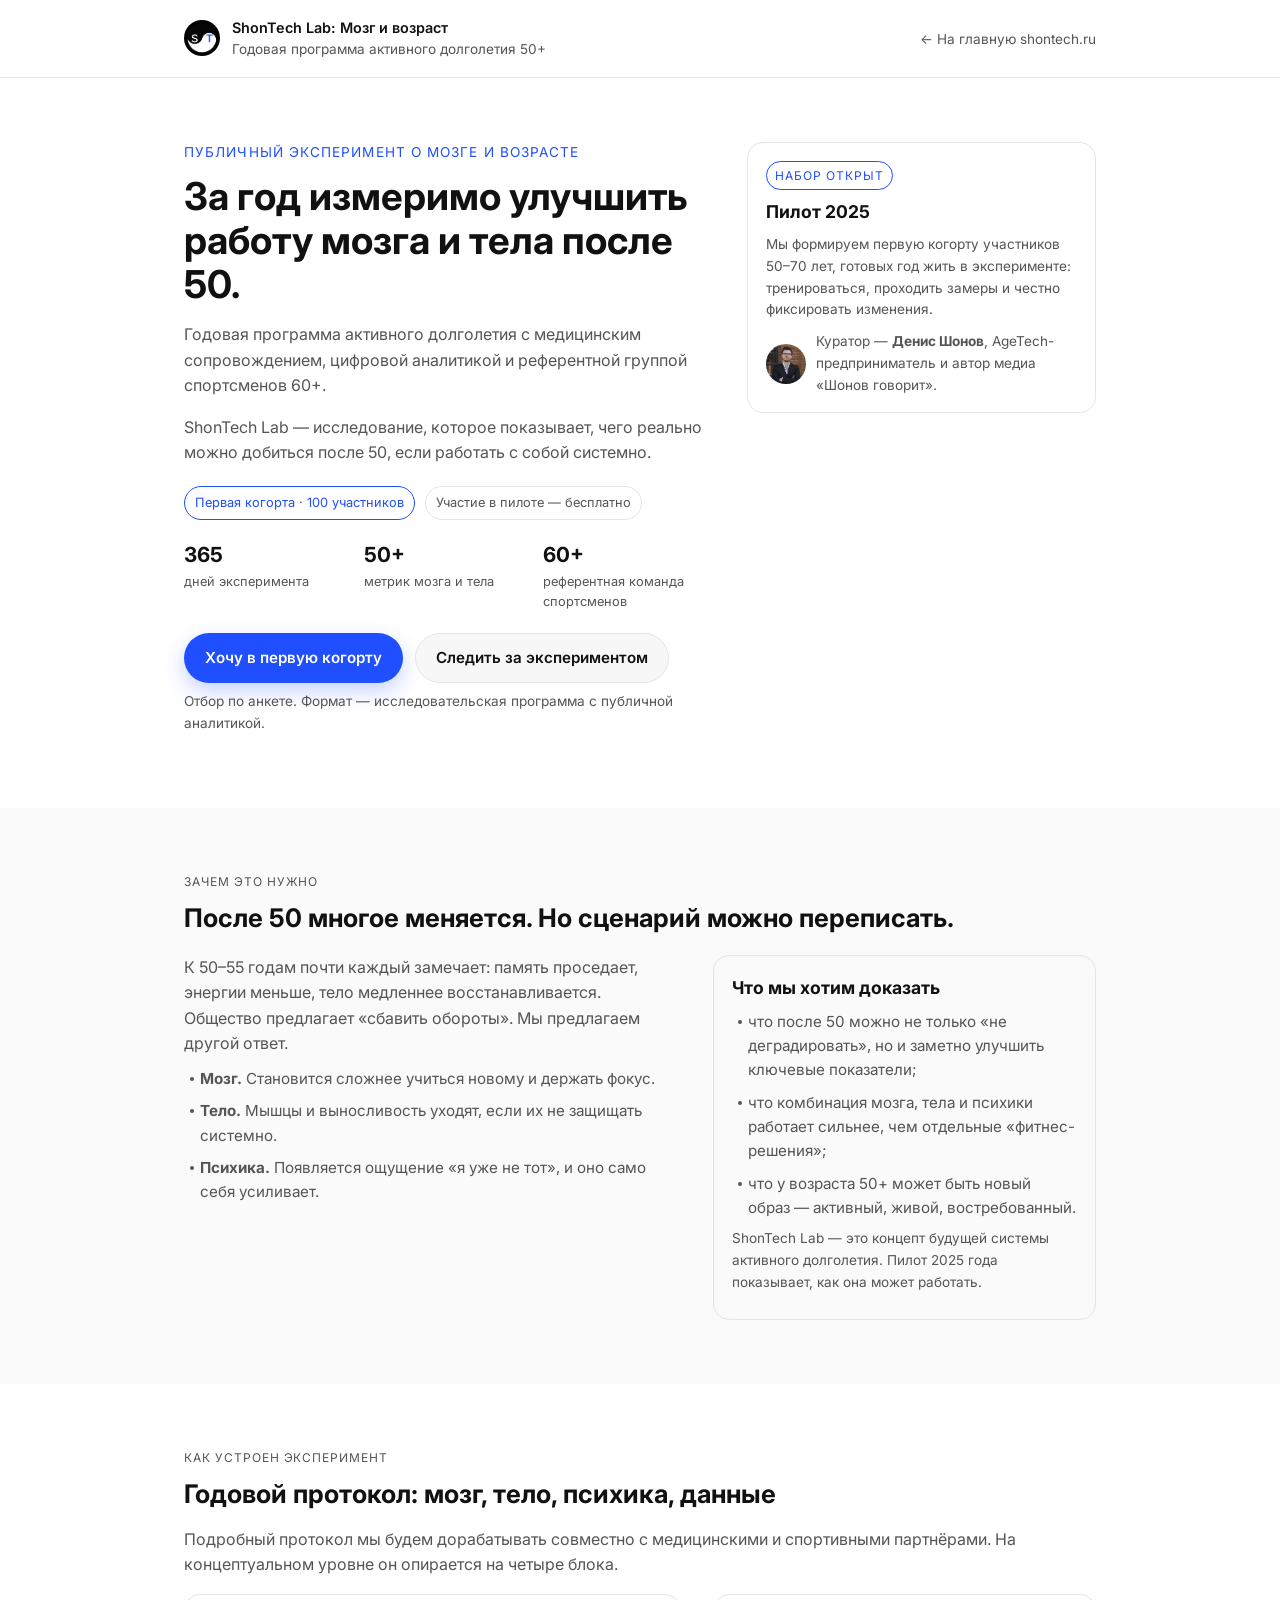
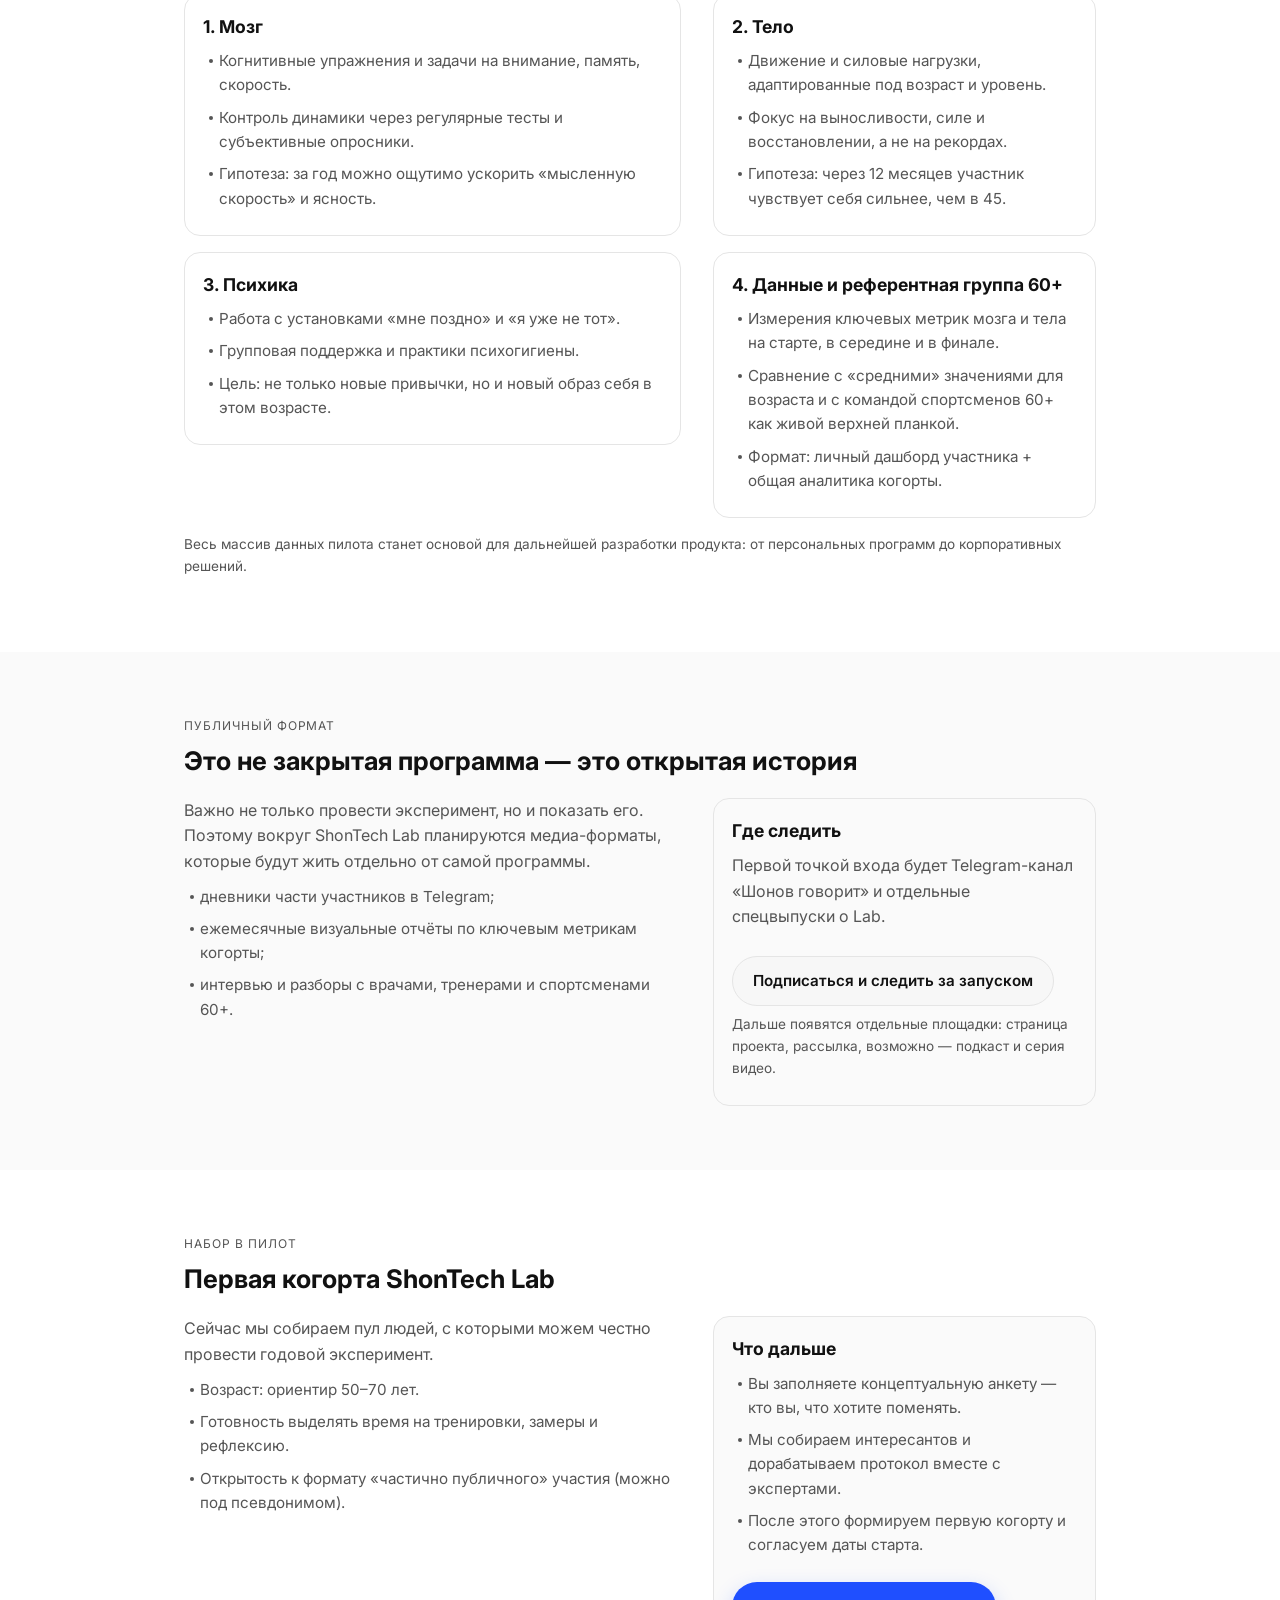
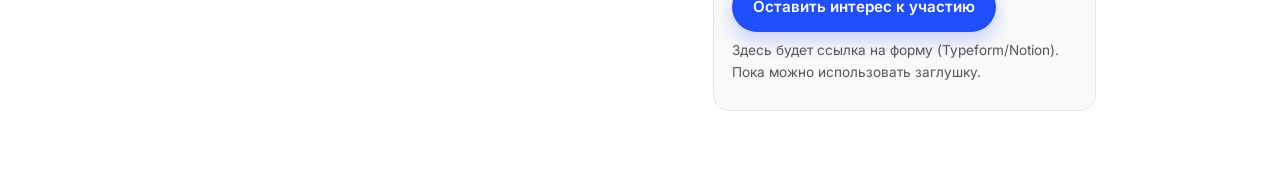
==== lab.html @ ed9ceb89 "Create lab.html for ShonTech Lab program Add an HTML file for ShonTech Lab program with detailed str" ====
<!DOCTYPE html>
<html lang="ru">
<head>
  <meta charset="UTF-8">
  <meta name="viewport" content="width=device-width, initial-scale=1.0">
  <title>ShonTech Lab: Мозг и возраст</title>
  <meta name="description" content="Годовая программа ShonTech Lab по измеримому улучшению работы мозга и тела после 50 лет. Исследование с полной аналитикой и референтной группой 60+." />
  <link rel="icon" type="image/png" href="logosho.png">
  <link rel="apple-touch-icon" href="logosho.png">

  <link rel="preconnect" href="https://fonts.googleapis.com">
  <link rel="preconnect" href="https://fonts.gstatic.com" crossorigin>
  <link href="https://fonts.googleapis.com/css2?family=Inter:wght@400;600;700&display=swap" rel="stylesheet">

  <style>
    :root {
      --color-background-primary: #FFFFFF;
      --color-text-primary: #111111;
      --color-text-muted: #555555;
      --color-accent-primary: #1F4FFF;
      --color-border-subtle: #E5E5E5;
      --radius-card: 16px;
    }

    * { margin: 0; padding: 0; box-sizing: border-box; }

    body {
      font-family: -apple-system, BlinkMacSystemFont, 'Segoe UI', 'Inter', 'Helvetica Neue', Arial, sans-serif;
      background-color: var(--color-background-primary);
      color: var(--color-text-primary);
      line-height: 1.6;
    }

    a {
      color: var(--color-accent-primary);
      text-decoration: none;
      transition: opacity 0.2s ease;
    }
    a:hover { opacity: 0.7; text-decoration: underline; }

    .container {
      max-width: 960px;
      margin: 0 auto;
      padding: 0 24px;
    }

    header.topbar {
      padding: 16px 0;
      border-bottom: 1px solid var(--color-border-subtle);
      margin-bottom: 8px;
    }

    .topbar-inner {
      display: flex;
      justify-content: space-between;
      align-items: center;
      gap: 16px;
    }

    .topbar-left {
      display: flex;
      align-items: center;
      gap: 12px;
    }

    .logo-circle {
      width: 36px; height: 36px;
      border-radius: 50%;
      overflow: hidden;
      background: #000;
      display: flex;
      align-items: center;
      justify-content: center;
    }
    .logo-circle img { width:100%; height:100%; object-fit:cover;}

    .topbar-title { font-size: 0.9rem; font-weight: 600; }
    .subdued { font-size: 0.85rem; color: var(--color-text-muted); }

    h1,h2,h3 { color: var(--color-text-primary); }
    h1 { font-size: 2.4rem; font-weight: 700; line-height: 1.15; margin-bottom: 16px; }
    h2 { font-size: 1.6rem; font-weight: 700; margin-bottom: 12px; }
    h3 { font-size: 1.1rem; font-weight: 700; margin-bottom: 8px; }
    p  { font-size: 1rem; color: var(--color-text-muted); margin-bottom: 10px; }

    section { padding: 64px 0; }
    .section-label {
      font-size: 0.75rem;
      text-transform: uppercase;
      letter-spacing: 0.08em;
      color: var(--color-text-muted);
      margin-bottom: 6px;
    }

    /* HERO */
    .hero {
      min-height: 70vh;
      display: flex;
      align-items: center;
      padding-top: 56px;
    }

    .hero-grid {
      display: grid;
      grid-template-columns: 1.5fr 1fr;
      gap: 40px;
      align-items: flex-start;
    }

    .hero-kicker {
      font-size: 0.85rem;
      text-transform: uppercase;
      letter-spacing: 0.08em;
      color: var(--color-accent-primary);
      margin-bottom: 10px;
    }

    .hero-subtitle { margin-bottom: 16px; }
    .hero-key { margin-bottom: 20px; }

    .hero-meta {
      display: flex;
      flex-wrap: wrap;
      gap: 10px;
      margin-bottom: 18px;
    }

    .pill {
      padding: 6px 10px;
      border-radius: 999px;
      border: 1px solid var(--color-border-subtle);
      font-size: 0.8rem;
      color: var(--color-text-muted);
    }
    .pill-strong { border-color: var(--color-accent-primary); color: var(--color-accent-primary); }

    .stats-row {
      display: flex;
      flex-wrap: wrap;
      gap: 16px;
      margin-bottom: 20px;
    }
    .stat-card { min-width: 90px; flex: 1 1 100px; }
    .stat-number { font-size: 1.3rem; font-weight: 700; }
    .stat-label { font-size: 0.8rem; color: var(--color-text-muted); }

    .hero-actions {
      display: flex;
      flex-wrap: wrap;
      gap: 12px;
      margin-top: 8px;
    }

    .btn-primary,
    .btn-secondary {
      display:inline-flex; align-items:center; justify-content:center;
      padding: 12px 20px;
      border-radius:999px;
      font-size:0.95rem;
      font-weight:600;
      border:1px solid transparent;
      cursor:pointer;
      white-space:nowrap;
      transition:background 0.2s ease, box-shadow 0.1s ease, transform 0.1s ease;
    }
    .btn-primary {
      background: var(--color-accent-primary);
      color:#fff;
      box-shadow:0 8px 20px rgba(31,79,255,0.25);
    }
    .btn-primary:hover {
      text-decoration:none;
      transform:translateY(-1px);
      box-shadow:0 10px 24px rgba(31,79,255,0.3);
    }
    .btn-secondary {
      background:#F7F7F7;
      color:var(--color-text-primary);
      border-color:var(--color-border-subtle);
    }
    .btn-secondary:hover { text-decoration:none; background:#EFEFEF; }

    .hero-side-card {
      border-radius: var(--radius-card);
      border: 1px solid var(--color-border-subtle);
      padding: 18px 18px 16px;
    }
    .badge {
      display:inline-flex;
      align-items:center;
      padding:4px 8px;
      border-radius:999px;
      border:1px solid var(--color-border-subtle);
      font-size:0.75rem;
      text-transform:uppercase;
      letter-spacing:0.08em;
      color:var(--color-text-muted);
      margin-bottom:8px;
    }
    .badge-accent { border-color:var(--color-accent-primary); color:var(--color-accent-primary); }

    .hero-founder {
      display:flex; align-items:center; gap:10px; margin-top:10px;
    }
    .founder-avatar {
      width:40px; height:40px; border-radius:50%; overflow:hidden; background:#EEE; flex-shrink:0;
    }
    .founder-avatar img { width:100%; height:100%; object-fit:cover; }

    /* GENERIC LAYOUTS */
    .grid-2 {
      display:grid;
      grid-template-columns: 1.3fr 1fr;
      gap:32px;
      align-items:flex-start;
    }

    .card {
      border-radius: var(--radius-card);
      border:1px solid var(--color-border-subtle);
      padding:18px 18px 16px;
      background:#FFF;
    }
    .card-muted { background:#FAFAFA; }

    ul { list-style:none; padding-left:0; margin:0; }
    li { font-size:0.95rem; color:var(--color-text-muted); margin-bottom:8px; }
    .list-dot li { position:relative; padding-left:16px; }
    .list-dot li::before {
      content:""; position:absolute; left:6px; top:10px;
      width:4px; height:4px; border-radius:50%; background:var(--color-text-muted);
    }

    .section-bg { background:#FAFAFA; }
    .center { text-align:center; }

    .mt-8 { margin-top:8px; }
    .mt-16 { margin-top:16px; }
    .mt-24 { margin-top:24px; }

    @media (max-width:880px) {
      .hero-grid, .grid-2 { grid-template-columns:1fr; }
      .hero { padding-top:40px; }
    }
    @media (max-width:600px) {
      .container { padding:0 16px; }
      h1 { font-size:2rem; }
      h2 { font-size:1.3rem; }
      section { padding:48px 0; }
      .hero-actions { flex-direction:column; }
      .btn-primary, .btn-secondary { width:100%; }
    }
  </style>
</head>
<body>

  <!-- TOP BAR -->
  <header class="topbar">
    <div class="container">
      <div class="topbar-inner">
        <div class="topbar-left">
          <div class="logo-circle">
            <img src="logosho.png" alt="ShonTech">
          </div>
          <div>
            <div class="topbar-title">ShonTech Lab: Мозг и возраст</div>
            <div class="subdued">Годовая программа активного долголетия 50+</div>
          </div>
        </div>
        <div>
          <a href="/" class="subdued">← На главную shontech.ru</a>
        </div>
      </div>
    </div>
  </header>

  <!-- ЭКРАН 1. HERO -->
  <section class="hero">
    <div class="container">
      <div class="hero-grid">
        <div>
          <div class="hero-kicker">Публичный эксперимент о мозге и возрасте</div>
          <h1>За год измеримо улучшить работу мозга и тела после 50.</h1>
          <p class="hero-subtitle">
            Годовая программа активного долголетия с медицинским сопровождением, цифровой аналитикой и референтной группой спортсменов 60+.
          </p>
          <p class="hero-key">
            ShonTech Lab — исследование, которое показывает, чего реально можно добиться после 50, если работать с собой системно.
          </p>

          <div class="hero-meta">
            <span class="pill pill-strong">Первая когорта · 100 участников</span>
            <span class="pill">Участие в пилоте — бесплатно</span>
          </div>

          <div class="stats-row">
            <div class="stat-card">
              <div class="stat-number">365</div>
              <div class="stat-label">дней эксперимента</div>
            </div>
            <div class="stat-card">
              <div class="stat-number">50+</div>
              <div class="stat-label">метрик мозга и тела</div>
            </div>
            <div class="stat-card">
              <div class="stat-number">60+</div>
              <div class="stat-label">референтная команда спортсменов</div>
            </div>
          </div>

          <div class="hero-actions">
            <a href="#application" class="btn-primary">Хочу в первую когорту</a>
            <a href="#media" class="btn-secondary">Следить за экспериментом</a>
          </div>
          <p class="subdued mt-8">Отбор по анкете. Формат — исследовательская программа с публичной аналитикой.</p>
        </div>

        <aside class="hero-side-card">
          <span class="badge badge-accent">Набор открыт</span>
          <h3>Пилот 2025</h3>
          <p class="subdued">
            Мы формируем первую когорту участников 50–70 лет, готовых год жить в эксперименте: тренироваться, проходить замеры и честно фиксировать изменения.
          </p>
          <div class="hero-founder">
            <div class="founder-avatar">
              <img src="photo.jpg" alt="Денис Шонов">
            </div>
            <div class="subdued">
              Куратор — <strong>Денис Шонов</strong>, AgeTech-предприниматель и автор медиа «Шонов говорит».
            </div>
          </div>
        </aside>
      </div>
    </div>
  </section>

  <!-- ЭКРАН 2. ПРОБЛЕМА / ПОЧЕМУ СЕЙЧАС -->
  <section id="problem" class="section-bg">
    <div class="container">
      <div class="section-label">Зачем это нужно</div>
      <h2>После 50 многое меняется. Но сценарий можно переписать.</h2>
      <div class="grid-2 mt-16">
        <div>
          <p>
            К 50–55 годам почти каждый замечает: память проседает, энергии меньше, тело медленнее восстанавливается. Общество предлагает «сбавить обороты». Мы предлагаем другой ответ.
          </p>
          <ul class="list-dot mt-8">
            <li><strong>Мозг.</strong> Становится сложнее учиться новому и держать фокус.</li>
            <li><strong>Тело.</strong> Мышцы и выносливость уходят, если их не защищать системно.</li>
            <li><strong>Психика.</strong> Появляется ощущение «я уже не тот», и оно само себя усиливает.</li>
          </ul>
        </div>
        <div class="card-muted card">
          <h3>Что мы хотим доказать</h3>
          <ul class="list-dot mt-8">
            <li>что после 50 можно не только «не деградировать», но и заметно улучшить ключевые показатели;</li>
            <li>что комбинация мозга, тела и психики работает сильнее, чем отдельные «фитнес-решения»;</li>
            <li>что у возраста 50+ может быть новый образ — активный, живой, востребованный.</li>
          </ul>
          <p class="subdued mt-8">ShonTech Lab — это концепт будущей системы активного долголетия. Пилот 2025 года показывает, как она может работать.</p>
        </div>
      </div>
    </div>
  </section>

  <!-- ЭКРАН 3. КОНЦЕПЦИЯ ПРОГРАММЫ -->
  <section id="program">
    <div class="container">
      <div class="section-label">Как устроен эксперимент</div>
      <h2>Годовой протокол: мозг, тело, психика, данные</h2>
      <p class="mt-8">
        Подробный протокол мы будем дорабатывать совместно с медицинскими и спортивными партнёрами. На концептуальном уровне он опирается на четыре блока.
      </p>

      <div class="grid-2 mt-16">
        <div class="card">
          <h3>1. Мозг</h3>
          <ul class="list-dot mt-8">
            <li>Когнитивные упражнения и задачи на внимание, память, скорость.</li>
            <li>Контроль динамики через регулярные тесты и субъективные опросники.</li>
            <li>Гипотеза: за год можно ощутимо ускорить «мысленную скорость» и ясность.</li>
          </ul>
        </div>
        <div class="card">
          <h3>2. Тело</h3>
          <ul class="list-dot mt-8">
            <li>Движение и силовые нагрузки, адаптированные под возраст и уровень.</li>
            <li>Фокус на выносливости, силе и восстановлении, а не на рекордах.</li>
            <li>Гипотеза: через 12 месяцев участник чувствует себя сильнее, чем в 45.</li>
          </ul>
        </div>
      </div>

      <div class="grid-2 mt-16">
        <div class="card">
          <h3>3. Психика</h3>
          <ul class="list-dot mt-8">
            <li>Работа с установками «мне поздно» и «я уже не тот».</li>
            <li>Групповая поддержка и практики психогигиены.</li>
            <li>Цель: не только новые привычки, но и новый образ себя в этом возрасте.</li>
          </ul>
        </div>
        <div class="card">
          <h3>4. Данные и референтная группа 60+</h3>
          <ul class="list-dot mt-8">
            <li>Измерения ключевых метрик мозга и тела на старте, в середине и в финале.</li>
            <li>Сравнение с «средними» значениями для возраста и с командой спортсменов 60+ как живой верхней планкой.</li>
            <li>Формат: личный дашборд участника + общая аналитика когорты.</li>
          </ul>
        </div>
      </div>

      <p class="subdued mt-16">
        Весь массив данных пилота станет основой для дальнейшей разработки продукта: от персональных программ до корпоративных решений.
      </p>
    </div>
  </section>

  <!-- ЭКРАН 4. ПУБЛИЧНОСТЬ И МЕДИА -->
  <section id="media" class="section-bg">
    <div class="container">
      <div class="section-label">Публичный формат</div>
      <h2>Это не закрытая программа — это открытая история</h2>
      <div class="grid-2 mt-16">
        <div>
          <p>
            Важно не только провести эксперимент, но и показать его. Поэтому вокруг ShonTech Lab планируются медиа-форматы, которые будут жить отдельно от самой программы.
          </p>
          <ul class="list-dot mt-8">
            <li>дневники части участников в Telegram;</li>
            <li>ежемесячные визуальные отчёты по ключевым метрикам когорты;</li>
            <li>интервью и разборы с врачами, тренерами и спортсменами 60+.</li>
          </ul>
        </div>
        <div class="card-muted card">
          <h3>Где следить</h3>
          <p>Первой точкой входа будет Telegram-канал «Шонов говорит» и отдельные спецвыпуски о Lab.</p>
          <a href="https://t.me/edtechhacker" target="_blank" class="btn-secondary mt-16">Подписаться и следить за запуском</a>
          <p class="subdued mt-8">Дальше появятся отдельные площадки: страница проекта, рассылка, возможно — подкаст и серия видео.</p>
        </div>
      </div>
    </div>
  </section>

  <!-- ЭКРАН 5. КАК ПОПАСТЬ -->
  <section id="application">
    <div class="container">
      <div class="section-label">Набор в пилот</div>
      <h2>Первая когорта ShonTech Lab</h2>
      <div class="grid-2 mt-16">
        <div>
          <p>Сейчас мы собираем пул людей, с которыми можем честно провести годовой эксперимент.</p>
          <ul class="list-dot mt-8">
            <li>Возраст: ориентир 50–70 лет.</li>
            <li>Готовность выделять время на тренировки, замеры и рефлексию.</li>
            <li>Открытость к формату «частично публичного» участия (можно под псевдонимом).</li>
          </ul>
        </div>
        <div class="card-muted card">
          <h3>Что дальше</h3>
          <ul class="list-dot mt-8">
            <li>Вы заполняете концептуальную анкету — кто вы, что хотите поменять.</li>
            <li>Мы собираем интересантов и дорабатываем протокол вместе с экспертами.</li>
            <li>После этого формируем первую когорту и согласуем даты старта.</li>
          </ul>
          <a href="https://example.com" class="btn-primary mt-16">Оставить интерес к участию</a>
          <p class="subdued mt-8">Здесь будет ссылка на форму (Typeform/Notion). Пока можно использовать заглушку.</p>
        </div>
      </div>
    </div>
  </section>

</body>
</html>
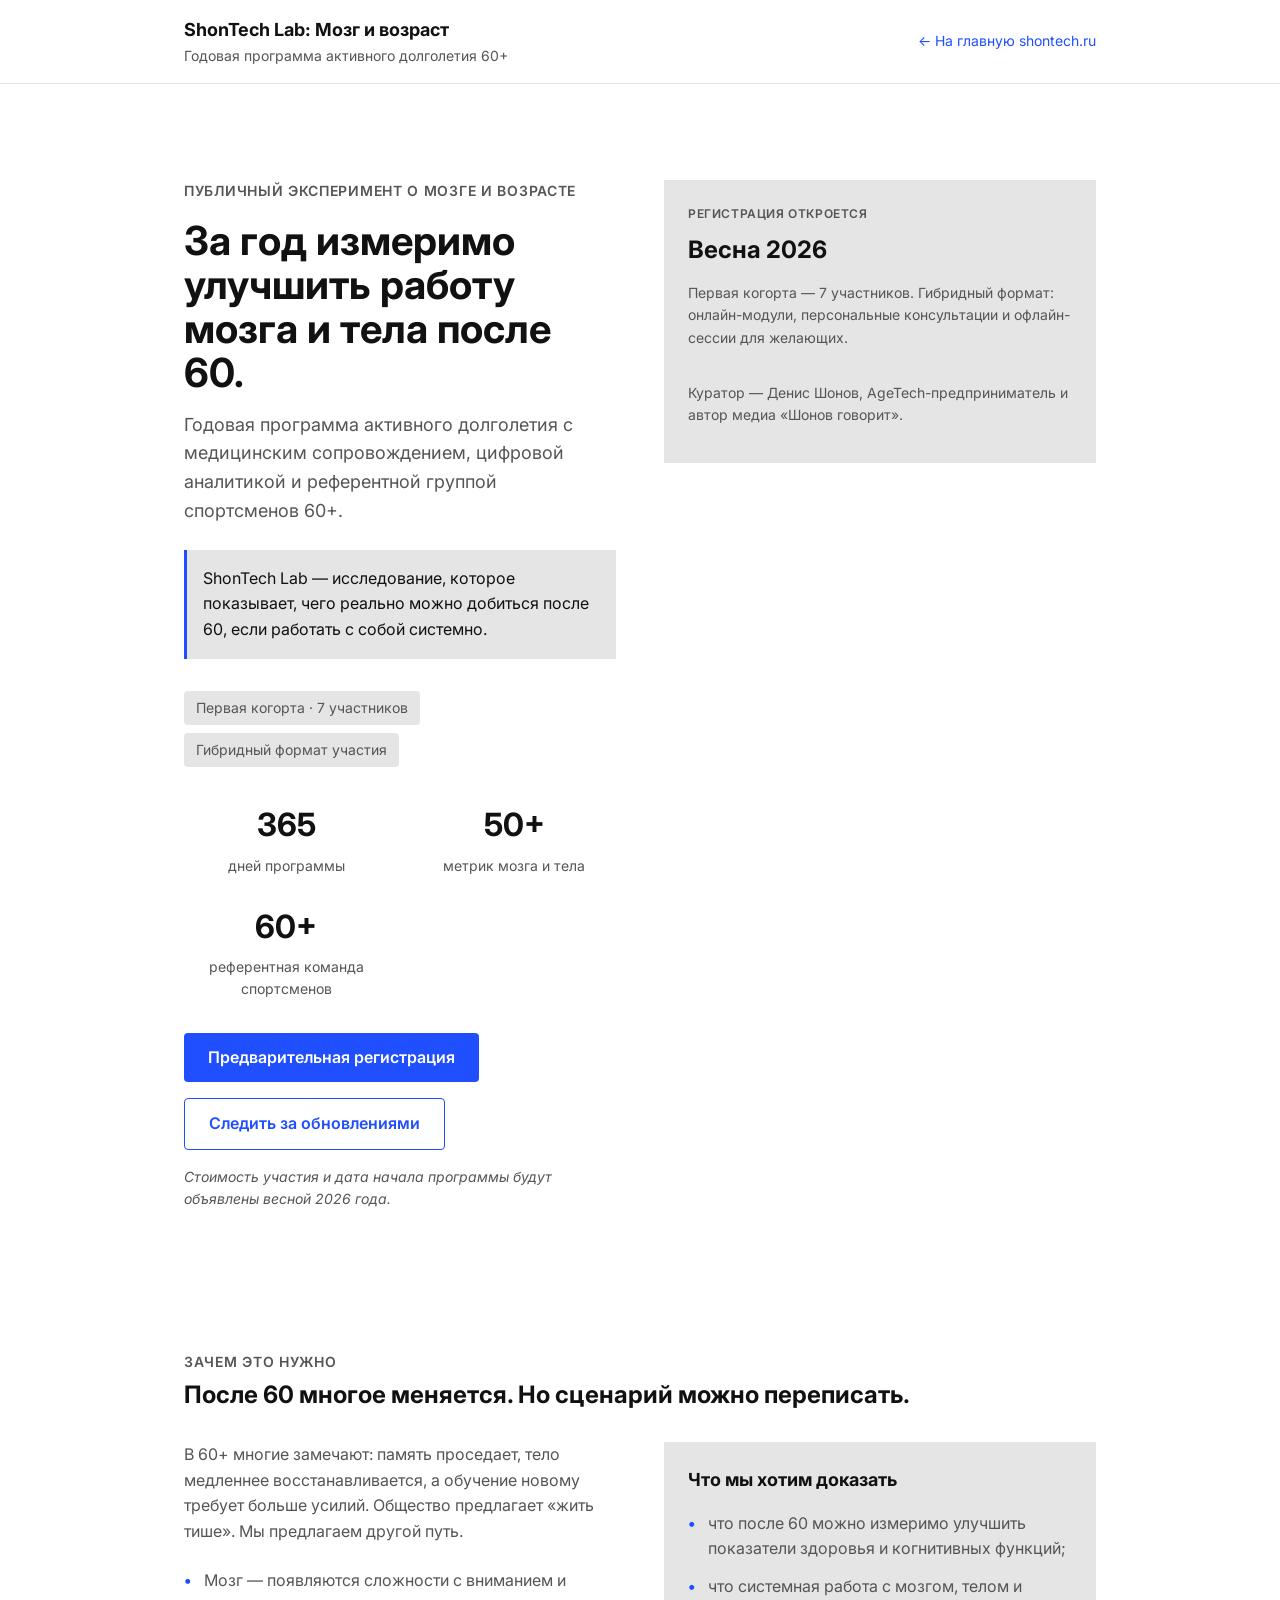
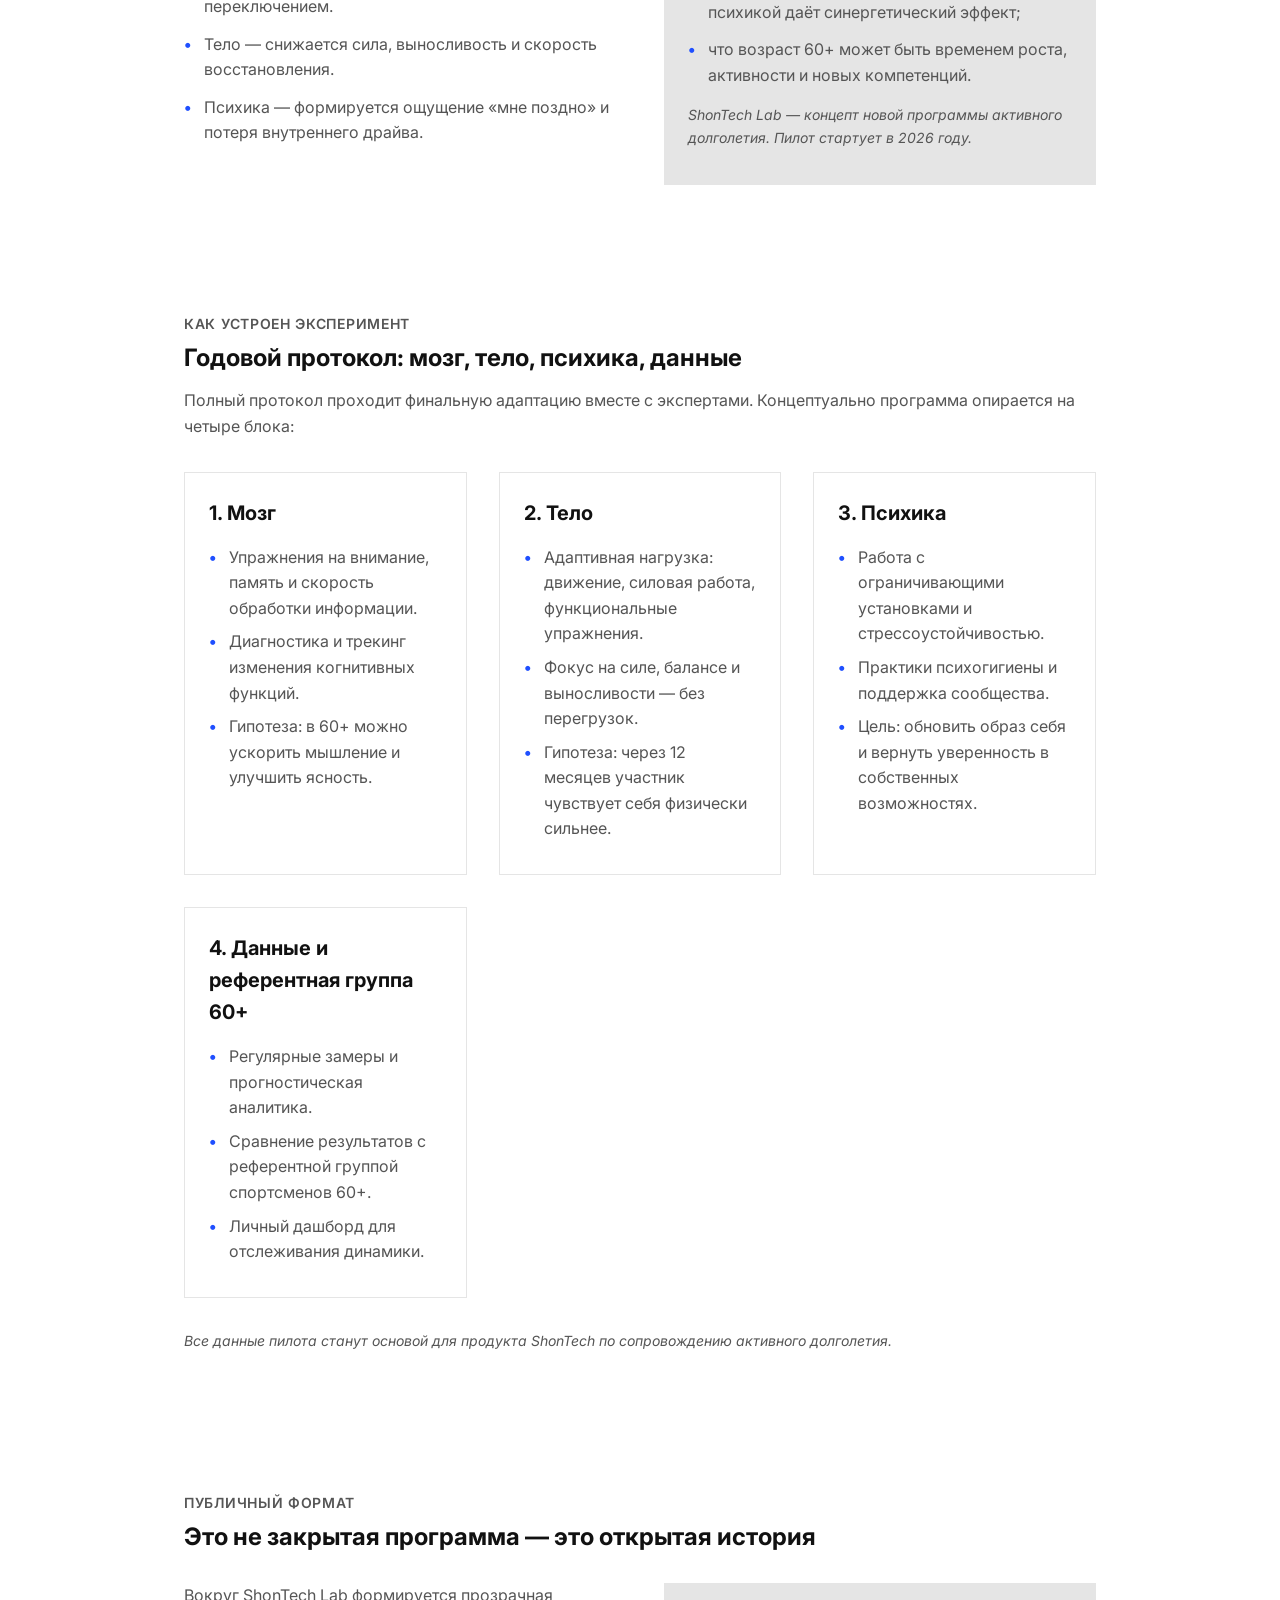
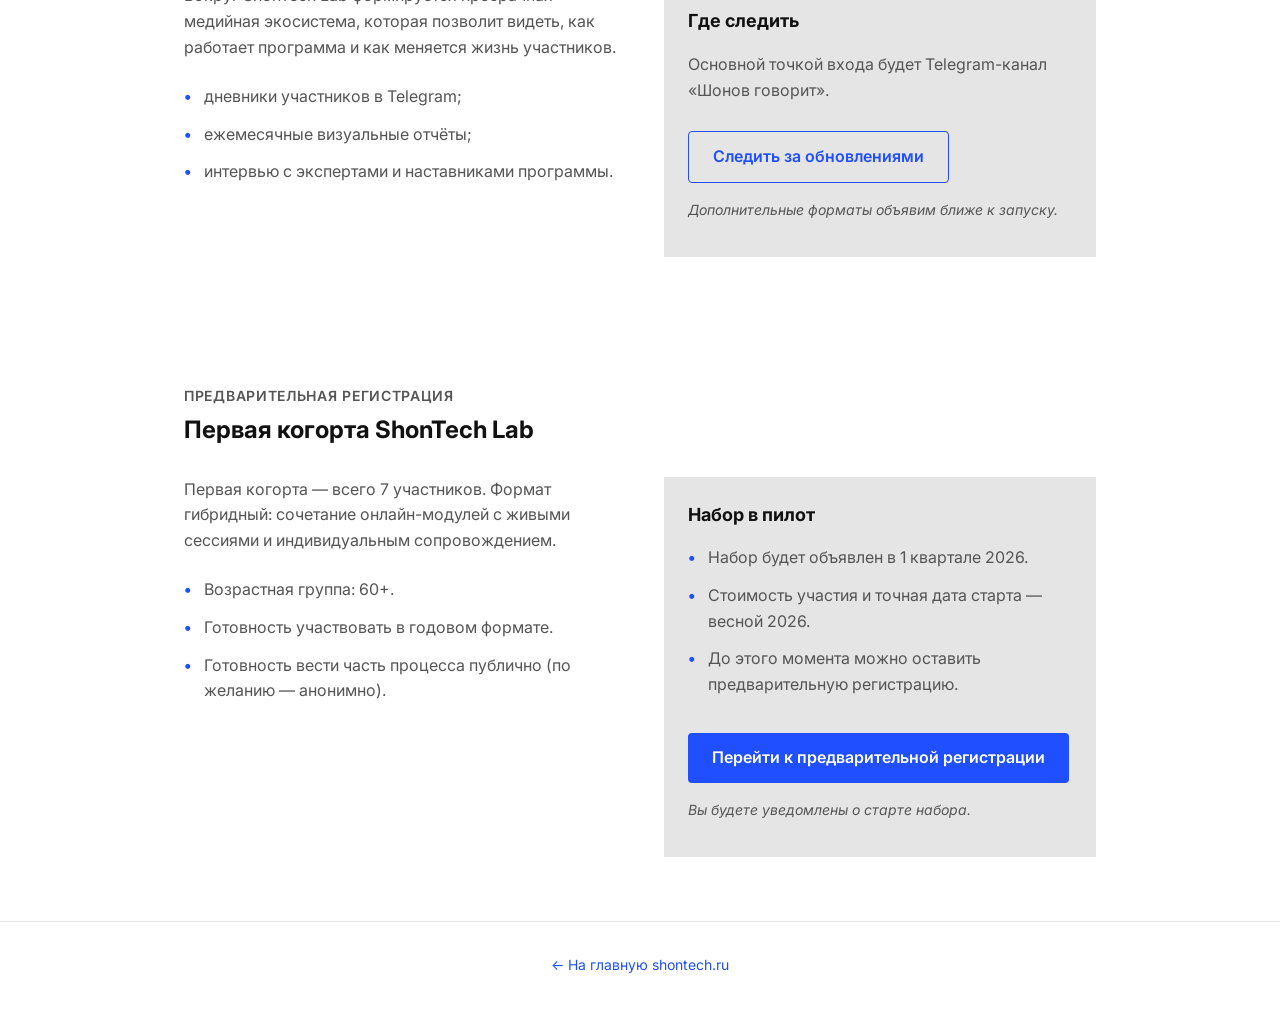
==== commit a635a9ac: "commit of lab html" ====
--- a/lab.html
+++ b/lab.html
@@ -4,14 +4,43 @@
   <meta charset="UTF-8">
   <meta name="viewport" content="width=device-width, initial-scale=1.0">
   <title>ShonTech Lab: Мозг и возраст</title>
-  <meta name="description" content="Годовая программа ShonTech Lab по измеримому улучшению работы мозга и тела после 50 лет. Исследование с полной аналитикой и референтной группой 60+." />
+  <meta name="description" content="Годовая программа ShonTech Lab по измеримому улучшению работы мозга и тела после 60 лет. Исследование с цифровой аналитикой и референтной группой спортсменов 60+.">
+  <meta name="keywords" content="ShonTech Lab, активное долголетие, мозг 60+, когнитивные функции, AgeTech">
+  <meta name="author" content="Denis Shonov">
+
+  <!-- Yandex.Metrika counter -->
+  <script type="text/javascript">
+    (function(m,e,t,r,i,k,a){
+        m[i]=m[i]||function(){(m[i].a=m[i].a||[]).push(arguments)};
+        m[i].l=1*new Date();
+        for (var j = 0; j < document.scripts.length; j++) {if (document.scripts[j].src === r) { return; }}
+        k=e.createElement(t),a=e.getElementsByTagName(t)[0],k.async=1,k.src=r,a.parentNode.insertBefore(k,a)
+    })(window, document,'script','https://mc.yandex.ru/metrika/tag.js?id=105683998', 'ym');
+
+    ym(105683998, 'init', {ssr:true, webvisor:true, clickmap:true, ecommerce:"dataLayer", accurateTrackBounce:true, trackLinks:true});
+  </script>
+  <noscript><div><img src="https://mc.yandex.ru/watch/105683998" style="position:absolute; left:-9999px;" alt="" /></div></noscript>
+  <!-- /Yandex.Metrika counter -->
+  
+  <!-- Open Graph / Facebook -->
+  <meta property="og:type" content="website">
+  <meta property="og:title" content="ShonTech Lab: Мозг и возраст">
+  <meta property="og:description" content="Годовая программа активного долголетия 60+ с медицинским сопровождением, цифровой аналитикой и референтной группой спортсменов.">
+  <meta property="og:url" content="https://shontech.ru/lab.html">
+  <meta property="og:locale" content="ru_RU">
+  
+  <!-- Twitter -->
+  <meta name="twitter:card" content="summary_large_image">
+  <meta name="twitter:title" content="ShonTech Lab: Мозг и возраст">
+  <meta name="twitter:description" content="Годовая программа активного долголетия 60+ с медицинским сопровождением, цифровой аналитикой и референтной группой спортсменов.">
+  
+  <!-- Favicon -->
   <link rel="icon" type="image/png" href="logosho.png">
   <link rel="apple-touch-icon" href="logosho.png">
-
+  
   <link rel="preconnect" href="https://fonts.googleapis.com">
   <link rel="preconnect" href="https://fonts.gstatic.com" crossorigin>
   <link href="https://fonts.googleapis.com/css2?family=Inter:wght@400;600;700&display=swap" rel="stylesheet">
-
   <style>
     :root {
       --color-background-primary: #FFFFFF;
@@ -19,456 +48,609 @@
       --color-text-muted: #555555;
       --color-accent-primary: #1F4FFF;
       --color-border-subtle: #E5E5E5;
-      --radius-card: 16px;
-    }
-
-    * { margin: 0; padding: 0; box-sizing: border-box; }
+    }
+
+    * {
+      margin: 0;
+      padding: 0;
+      box-sizing: border-box;
+    }
 
     body {
       font-family: -apple-system, BlinkMacSystemFont, 'Segoe UI', 'Inter', 'Helvetica Neue', Arial, sans-serif;
       background-color: var(--color-background-primary);
       color: var(--color-text-primary);
       line-height: 1.6;
-    }
-
+      overflow-x: hidden;
+    }
+
+    .container {
+      max-width: 960px;
+      margin: 0 auto;
+      padding: 0 24px;
+    }
+
+    /* Topbar */
+    .topbar {
+      padding: 16px 0;
+      border-bottom: 1px solid var(--color-border-subtle);
+      margin-bottom: 32px;
+    }
+
+    .topbar-content {
+      display: flex;
+      justify-content: space-between;
+      align-items: center;
+      flex-wrap: wrap;
+      gap: 16px;
+    }
+
+    .topbar-title {
+      font-size: 1.125rem;
+      font-weight: 700;
+      color: var(--color-text-primary);
+    }
+
+    .topbar-tagline {
+      font-size: 0.875rem;
+      color: var(--color-text-muted);
+    }
+
+    .back-link {
+      color: var(--color-accent-primary);
+      text-decoration: none;
+      font-size: 0.875rem;
+      transition: opacity 0.2s ease;
+    }
+
+    .back-link:hover {
+      opacity: 0.7;
+      text-decoration: underline;
+    }
+
+    /* Sections */
+    section {
+      padding: 64px 0;
+    }
+
+    h1 {
+      font-size: 2.5rem;
+      font-weight: 700;
+      line-height: 1.1;
+      margin-bottom: 16px;
+      color: var(--color-text-primary);
+    }
+
+    h2 {
+      font-size: 1.5rem;
+      font-weight: 700;
+      line-height: 1.2;
+      margin-bottom: 16px;
+      color: var(--color-text-primary);
+    }
+
+    h3 {
+      font-size: 1.125rem;
+      font-weight: 700;
+      line-height: 1.3;
+      margin-bottom: 12px;
+      color: var(--color-text-primary);
+    }
+
+    p {
+      font-size: 1rem;
+      font-weight: 400;
+      line-height: 1.6;
+      margin-bottom: 12px;
+      color: var(--color-text-muted);
+    }
+
+    /* Hero Section */
+    .hero {
+      padding: 64px 0;
+    }
+
+    .kicker {
+      font-size: 0.875rem;
+      font-weight: 600;
+      text-transform: uppercase;
+      letter-spacing: 0.05em;
+      color: var(--color-text-muted);
+      margin-bottom: 16px;
+    }
+
+    .hero-title {
+      font-size: 2.5rem;
+      font-weight: 700;
+      line-height: 1.1;
+      margin-bottom: 16px;
+      color: var(--color-text-primary);
+    }
+
+    .hero-subtitle {
+      font-size: 1.125rem;
+      font-weight: 400;
+      line-height: 1.6;
+      color: var(--color-text-muted);
+      margin-bottom: 24px;
+    }
+
+    .key-message {
+      font-size: 1rem;
+      font-weight: 400;
+      line-height: 1.6;
+      color: var(--color-text-primary);
+      margin-bottom: 32px;
+      padding: 16px;
+      background: var(--color-border-subtle);
+      border-left: 3px solid var(--color-accent-primary);
+    }
+
+    .meta-pills {
+      display: flex;
+      flex-wrap: wrap;
+      gap: 8px;
+      margin-bottom: 32px;
+    }
+
+    .pill {
+      display: inline-block;
+      padding: 6px 12px;
+      background: var(--color-border-subtle);
+      color: var(--color-text-muted);
+      font-size: 0.875rem;
+      border-radius: 4px;
+    }
+
+    .stats-grid {
+      display: grid;
+      grid-template-columns: repeat(auto-fit, minmax(150px, 1fr));
+      gap: 24px;
+      margin-bottom: 32px;
+    }
+
+    .stat-item {
+      text-align: center;
+    }
+
+    .stat-value {
+      font-size: 2rem;
+      font-weight: 700;
+      color: var(--color-text-primary);
+      margin-bottom: 4px;
+    }
+
+    .stat-label {
+      font-size: 0.875rem;
+      color: var(--color-text-muted);
+    }
+
+    .cta-buttons {
+      display: flex;
+      flex-wrap: wrap;
+      gap: 16px;
+      margin-bottom: 16px;
+    }
+
+    .btn-primary {
+      display: inline-block;
+      padding: 12px 24px;
+      background: var(--color-accent-primary);
+      color: var(--color-background-primary);
+      text-decoration: none;
+      border-radius: 4px;
+      font-weight: 600;
+      font-size: 1rem;
+      transition: background 0.2s ease, transform 0.2s ease;
+    }
+
+    .btn-primary:hover {
+      background: #173BCC;
+      transform: translateY(-2px);
+      text-decoration: none;
+    }
+
+    .btn-secondary {
+      display: inline-block;
+      padding: 12px 24px;
+      background: transparent;
+      color: var(--color-accent-primary);
+      text-decoration: none;
+      border: 1px solid var(--color-accent-primary);
+      border-radius: 4px;
+      font-weight: 600;
+      font-size: 1rem;
+      transition: all 0.2s ease;
+    }
+
+    .btn-secondary:hover {
+      background: var(--color-accent-primary);
+      color: var(--color-background-primary);
+      text-decoration: none;
+    }
+
+    .footnote {
+      font-size: 0.875rem;
+      color: var(--color-text-muted);
+      font-style: italic;
+    }
+
+    /* Side Card */
+    .hero-with-side {
+      display: grid;
+      grid-template-columns: 1fr 1fr;
+      gap: 48px;
+      align-items: start;
+    }
+
+    .side-card {
+      background: var(--color-border-subtle);
+      padding: 24px;
+      border-radius: 0;
+    }
+
+    .side-card-badge {
+      font-size: 0.75rem;
+      font-weight: 600;
+      text-transform: uppercase;
+      letter-spacing: 0.05em;
+      color: var(--color-text-muted);
+      margin-bottom: 8px;
+    }
+
+    .side-card-title {
+      font-size: 1.5rem;
+      font-weight: 700;
+      color: var(--color-text-primary);
+      margin-bottom: 12px;
+    }
+
+    .side-card-text {
+      font-size: 0.875rem;
+      line-height: 1.6;
+      color: var(--color-text-muted);
+      margin-bottom: 16px;
+    }
+
+    .side-card-curator {
+      font-size: 0.875rem;
+      line-height: 1.6;
+      color: var(--color-text-muted);
+      padding-top: 16px;
+      border-top: 1px solid var(--color-border-subtle);
+    }
+
+    /* Two Column Layout */
+    .two-column {
+      display: grid;
+      grid-template-columns: 1fr 1fr;
+      gap: 48px;
+      align-items: start;
+    }
+
+    .card {
+      background: var(--color-border-subtle);
+      padding: 24px;
+      border-radius: 0;
+    }
+
+    .card-title {
+      font-size: 1.125rem;
+      font-weight: 700;
+      color: var(--color-text-primary);
+      margin-bottom: 16px;
+    }
+
+    ul {
+      list-style: none;
+      padding: 0;
+      margin: 0;
+    }
+
+    li {
+      font-size: 1rem;
+      line-height: 1.6;
+      margin-bottom: 12px;
+      color: var(--color-text-muted);
+      padding-left: 20px;
+      position: relative;
+    }
+
+    li:before {
+      content: "•";
+      position: absolute;
+      left: 0;
+      color: var(--color-accent-primary);
+      font-weight: 700;
+    }
+
+    /* Program Blocks */
+    .program-blocks {
+      display: grid;
+      grid-template-columns: repeat(auto-fit, minmax(250px, 1fr));
+      gap: 32px;
+      margin-top: 32px;
+    }
+
+    .program-block {
+      padding: 24px;
+      border: 1px solid var(--color-border-subtle);
+      border-radius: 0;
+    }
+
+    .program-block-title {
+      font-size: 1.25rem;
+      font-weight: 700;
+      color: var(--color-text-primary);
+      margin-bottom: 16px;
+    }
+
+    .program-block li {
+      margin-bottom: 8px;
+    }
+
+    /* Links */
     a {
       color: var(--color-accent-primary);
       text-decoration: none;
       transition: opacity 0.2s ease;
     }
-    a:hover { opacity: 0.7; text-decoration: underline; }
-
-    .container {
-      max-width: 960px;
-      margin: 0 auto;
-      padding: 0 24px;
-    }
-
-    header.topbar {
-      padding: 16px 0;
-      border-bottom: 1px solid var(--color-border-subtle);
+
+    a:hover {
+      opacity: 0.7;
+      text-decoration: underline;
+    }
+
+    .section-label {
+      font-size: 0.875rem;
+      font-weight: 600;
+      text-transform: uppercase;
+      letter-spacing: 0.05em;
+      color: var(--color-text-muted);
       margin-bottom: 8px;
     }
 
-    .topbar-inner {
-      display: flex;
-      justify-content: space-between;
-      align-items: center;
-      gap: 16px;
-    }
-
-    .topbar-left {
-      display: flex;
-      align-items: center;
-      gap: 12px;
-    }
-
-    .logo-circle {
-      width: 36px; height: 36px;
-      border-radius: 50%;
-      overflow: hidden;
-      background: #000;
-      display: flex;
-      align-items: center;
-      justify-content: center;
-    }
-    .logo-circle img { width:100%; height:100%; object-fit:cover;}
-
-    .topbar-title { font-size: 0.9rem; font-weight: 600; }
-    .subdued { font-size: 0.85rem; color: var(--color-text-muted); }
-
-    h1,h2,h3 { color: var(--color-text-primary); }
-    h1 { font-size: 2.4rem; font-weight: 700; line-height: 1.15; margin-bottom: 16px; }
-    h2 { font-size: 1.6rem; font-weight: 700; margin-bottom: 12px; }
-    h3 { font-size: 1.1rem; font-weight: 700; margin-bottom: 8px; }
-    p  { font-size: 1rem; color: var(--color-text-muted); margin-bottom: 10px; }
-
-    section { padding: 64px 0; }
-    .section-label {
-      font-size: 0.75rem;
-      text-transform: uppercase;
-      letter-spacing: 0.08em;
-      color: var(--color-text-muted);
-      margin-bottom: 6px;
-    }
-
-    /* HERO */
-    .hero {
-      min-height: 70vh;
-      display: flex;
-      align-items: center;
-      padding-top: 56px;
-    }
-
-    .hero-grid {
-      display: grid;
-      grid-template-columns: 1.5fr 1fr;
-      gap: 40px;
-      align-items: flex-start;
-    }
-
-    .hero-kicker {
-      font-size: 0.85rem;
-      text-transform: uppercase;
-      letter-spacing: 0.08em;
-      color: var(--color-accent-primary);
-      margin-bottom: 10px;
-    }
-
-    .hero-subtitle { margin-bottom: 16px; }
-    .hero-key { margin-bottom: 20px; }
-
-    .hero-meta {
-      display: flex;
-      flex-wrap: wrap;
-      gap: 10px;
-      margin-bottom: 18px;
-    }
-
-    .pill {
-      padding: 6px 10px;
-      border-radius: 999px;
-      border: 1px solid var(--color-border-subtle);
-      font-size: 0.8rem;
-      color: var(--color-text-muted);
-    }
-    .pill-strong { border-color: var(--color-accent-primary); color: var(--color-accent-primary); }
-
-    .stats-row {
-      display: flex;
-      flex-wrap: wrap;
-      gap: 16px;
-      margin-bottom: 20px;
-    }
-    .stat-card { min-width: 90px; flex: 1 1 100px; }
-    .stat-number { font-size: 1.3rem; font-weight: 700; }
-    .stat-label { font-size: 0.8rem; color: var(--color-text-muted); }
-
-    .hero-actions {
-      display: flex;
-      flex-wrap: wrap;
-      gap: 12px;
-      margin-top: 8px;
-    }
-
-    .btn-primary,
-    .btn-secondary {
-      display:inline-flex; align-items:center; justify-content:center;
-      padding: 12px 20px;
-      border-radius:999px;
-      font-size:0.95rem;
-      font-weight:600;
-      border:1px solid transparent;
-      cursor:pointer;
-      white-space:nowrap;
-      transition:background 0.2s ease, box-shadow 0.1s ease, transform 0.1s ease;
-    }
-    .btn-primary {
-      background: var(--color-accent-primary);
-      color:#fff;
-      box-shadow:0 8px 20px rgba(31,79,255,0.25);
-    }
-    .btn-primary:hover {
-      text-decoration:none;
-      transform:translateY(-1px);
-      box-shadow:0 10px 24px rgba(31,79,255,0.3);
-    }
-    .btn-secondary {
-      background:#F7F7F7;
-      color:var(--color-text-primary);
-      border-color:var(--color-border-subtle);
-    }
-    .btn-secondary:hover { text-decoration:none; background:#EFEFEF; }
-
-    .hero-side-card {
-      border-radius: var(--radius-card);
-      border: 1px solid var(--color-border-subtle);
-      padding: 18px 18px 16px;
-    }
-    .badge {
-      display:inline-flex;
-      align-items:center;
-      padding:4px 8px;
-      border-radius:999px;
-      border:1px solid var(--color-border-subtle);
-      font-size:0.75rem;
-      text-transform:uppercase;
-      letter-spacing:0.08em;
-      color:var(--color-text-muted);
-      margin-bottom:8px;
-    }
-    .badge-accent { border-color:var(--color-accent-primary); color:var(--color-accent-primary); }
-
-    .hero-founder {
-      display:flex; align-items:center; gap:10px; margin-top:10px;
-    }
-    .founder-avatar {
-      width:40px; height:40px; border-radius:50%; overflow:hidden; background:#EEE; flex-shrink:0;
-    }
-    .founder-avatar img { width:100%; height:100%; object-fit:cover; }
-
-    /* GENERIC LAYOUTS */
-    .grid-2 {
-      display:grid;
-      grid-template-columns: 1.3fr 1fr;
-      gap:32px;
-      align-items:flex-start;
-    }
-
-    .card {
-      border-radius: var(--radius-card);
-      border:1px solid var(--color-border-subtle);
-      padding:18px 18px 16px;
-      background:#FFF;
-    }
-    .card-muted { background:#FAFAFA; }
-
-    ul { list-style:none; padding-left:0; margin:0; }
-    li { font-size:0.95rem; color:var(--color-text-muted); margin-bottom:8px; }
-    .list-dot li { position:relative; padding-left:16px; }
-    .list-dot li::before {
-      content:""; position:absolute; left:6px; top:10px;
-      width:4px; height:4px; border-radius:50%; background:var(--color-text-muted);
-    }
-
-    .section-bg { background:#FAFAFA; }
-    .center { text-align:center; }
-
-    .mt-8 { margin-top:8px; }
-    .mt-16 { margin-top:16px; }
-    .mt-24 { margin-top:24px; }
-
-    @media (max-width:880px) {
-      .hero-grid, .grid-2 { grid-template-columns:1fr; }
-      .hero { padding-top:40px; }
-    }
-    @media (max-width:600px) {
-      .container { padding:0 16px; }
-      h1 { font-size:2rem; }
-      h2 { font-size:1.3rem; }
-      section { padding:48px 0; }
-      .hero-actions { flex-direction:column; }
-      .btn-primary, .btn-secondary { width:100%; }
+    /* Responsive */
+    @media (max-width: 768px) {
+      .container {
+        padding: 0 16px;
+      }
+
+      section {
+        padding: 48px 0;
+      }
+
+      h1, .hero-title {
+        font-size: 2rem;
+      }
+
+      h2 {
+        font-size: 1.25rem;
+      }
+
+      .hero-with-side,
+      .two-column {
+        grid-template-columns: 1fr;
+        gap: 32px;
+      }
+
+      .stats-grid {
+        grid-template-columns: 1fr;
+      }
+
+      .cta-buttons {
+        flex-direction: column;
+      }
+
+      .btn-primary,
+      .btn-secondary {
+        width: 100%;
+        text-align: center;
+      }
+
+      .program-blocks {
+        grid-template-columns: 1fr;
+      }
     }
   </style>
 </head>
 <body>
-
-  <!-- TOP BAR -->
-  <header class="topbar">
+  <!-- Topbar -->
+  <div class="topbar">
     <div class="container">
-      <div class="topbar-inner">
-        <div class="topbar-left">
-          <div class="logo-circle">
-            <img src="logosho.png" alt="ShonTech">
-          </div>
-          <div>
-            <div class="topbar-title">ShonTech Lab: Мозг и возраст</div>
-            <div class="subdued">Годовая программа активного долголетия 50+</div>
-          </div>
-        </div>
+      <div class="topbar-content">
         <div>
-          <a href="/" class="subdued">← На главную shontech.ru</a>
-        </div>
+          <div class="topbar-title">ShonTech Lab: Мозг и возраст</div>
+          <div class="topbar-tagline">Годовая программа активного долголетия 60+</div>
+        </div>
+        <a href="index.html" class="back-link">← На главную shontech.ru</a>
       </div>
     </div>
-  </header>
-
-  <!-- ЭКРАН 1. HERO -->
+  </div>
+
+  <!-- Hero Section -->
   <section class="hero">
     <div class="container">
-      <div class="hero-grid">
+      <div class="hero-with-side">
         <div>
-          <div class="hero-kicker">Публичный эксперимент о мозге и возрасте</div>
-          <h1>За год измеримо улучшить работу мозга и тела после 50.</h1>
-          <p class="hero-subtitle">
-            Годовая программа активного долголетия с медицинским сопровождением, цифровой аналитикой и референтной группой спортсменов 60+.
-          </p>
-          <p class="hero-key">
-            ShonTech Lab — исследование, которое показывает, чего реально можно добиться после 50, если работать с собой системно.
-          </p>
-
-          <div class="hero-meta">
-            <span class="pill pill-strong">Первая когорта · 100 участников</span>
-            <span class="pill">Участие в пилоте — бесплатно</span>
+          <div class="kicker">Публичный эксперимент о мозге и возрасте</div>
+          <h1 class="hero-title">За год измеримо улучшить работу мозга и тела после 60.</h1>
+          <p class="hero-subtitle">Годовая программа активного долголетия с медицинским сопровождением, цифровой аналитикой и референтной группой спортсменов 60+.</p>
+          <div class="key-message">ShonTech Lab — исследование, которое показывает, чего реально можно добиться после 60, если работать с собой системно.</div>
+          
+          <div class="meta-pills">
+            <span class="pill">Первая когорта · 7 участников</span>
+            <span class="pill">Гибридный формат участия</span>
           </div>
 
-          <div class="stats-row">
-            <div class="stat-card">
-              <div class="stat-number">365</div>
-              <div class="stat-label">дней эксперимента</div>
+          <div class="stats-grid">
+            <div class="stat-item">
+              <div class="stat-value">365</div>
+              <div class="stat-label">дней программы</div>
             </div>
-            <div class="stat-card">
-              <div class="stat-number">50+</div>
+            <div class="stat-item">
+              <div class="stat-value">50+</div>
               <div class="stat-label">метрик мозга и тела</div>
             </div>
-            <div class="stat-card">
-              <div class="stat-number">60+</div>
+            <div class="stat-item">
+              <div class="stat-value">60+</div>
               <div class="stat-label">референтная команда спортсменов</div>
             </div>
           </div>
 
-          <div class="hero-actions">
-            <a href="#application" class="btn-primary">Хочу в первую когорту</a>
-            <a href="#media" class="btn-secondary">Следить за экспериментом</a>
+          <div class="cta-buttons">
+            <a href="#" class="btn-primary">Предварительная регистрация</a>
+            <a href="https://t.me/edtechhacker" target="_blank" class="btn-secondary">Следить за обновлениями</a>
           </div>
-          <p class="subdued mt-8">Отбор по анкете. Формат — исследовательская программа с публичной аналитикой.</p>
-        </div>
-
-        <aside class="hero-side-card">
-          <span class="badge badge-accent">Набор открыт</span>
-          <h3>Пилот 2025</h3>
-          <p class="subdued">
-            Мы формируем первую когорту участников 50–70 лет, готовых год жить в эксперименте: тренироваться, проходить замеры и честно фиксировать изменения.
-          </p>
-          <div class="hero-founder">
-            <div class="founder-avatar">
-              <img src="photo.jpg" alt="Денис Шонов">
-            </div>
-            <div class="subdued">
-              Куратор — <strong>Денис Шонов</strong>, AgeTech-предприниматель и автор медиа «Шонов говорит».
-            </div>
-          </div>
-        </aside>
+
+          <p class="footnote">Стоимость участия и дата начала программы будут объявлены весной 2026 года.</p>
+        </div>
+
+        <div class="side-card">
+          <div class="side-card-badge">Регистрация откроется</div>
+          <div class="side-card-title">Весна 2026</div>
+          <p class="side-card-text">Первая когорта — 7 участников. Гибридный формат: онлайн-модули, персональные консультации и офлайн-сессии для желающих.</p>
+          <p class="side-card-curator">Куратор — Денис Шонов, AgeTech-предприниматель и автор медиа «Шонов говорит».</p>
+        </div>
       </div>
     </div>
   </section>
 
-  <!-- ЭКРАН 2. ПРОБЛЕМА / ПОЧЕМУ СЕЙЧАС -->
-  <section id="problem" class="section-bg">
+  <!-- Problem Section -->
+  <section>
     <div class="container">
       <div class="section-label">Зачем это нужно</div>
-      <h2>После 50 многое меняется. Но сценарий можно переписать.</h2>
-      <div class="grid-2 mt-16">
+      <h2>После 60 многое меняется. Но сценарий можно переписать.</h2>
+      <div class="two-column" style="margin-top: 32px;">
         <div>
-          <p>
-            К 50–55 годам почти каждый замечает: память проседает, энергии меньше, тело медленнее восстанавливается. Общество предлагает «сбавить обороты». Мы предлагаем другой ответ.
-          </p>
-          <ul class="list-dot mt-8">
-            <li><strong>Мозг.</strong> Становится сложнее учиться новому и держать фокус.</li>
-            <li><strong>Тело.</strong> Мышцы и выносливость уходят, если их не защищать системно.</li>
-            <li><strong>Психика.</strong> Появляется ощущение «я уже не тот», и оно само себя усиливает.</li>
-          </ul>
-        </div>
-        <div class="card-muted card">
-          <h3>Что мы хотим доказать</h3>
-          <ul class="list-dot mt-8">
-            <li>что после 50 можно не только «не деградировать», но и заметно улучшить ключевые показатели;</li>
-            <li>что комбинация мозга, тела и психики работает сильнее, чем отдельные «фитнес-решения»;</li>
-            <li>что у возраста 50+ может быть новый образ — активный, живой, востребованный.</li>
-          </ul>
-          <p class="subdued mt-8">ShonTech Lab — это концепт будущей системы активного долголетия. Пилот 2025 года показывает, как она может работать.</p>
+          <p>В 60+ многие замечают: память проседает, тело медленнее восстанавливается, а обучение новому требует больше усилий. Общество предлагает «жить тише». Мы предлагаем другой путь.</p>
+          <ul style="margin-top: 24px;">
+            <li>Мозг — появляются сложности с вниманием и переключением.</li>
+            <li>Тело — снижается сила, выносливость и скорость восстановления.</li>
+            <li>Психика — формируется ощущение «мне поздно» и потеря внутреннего драйва.</li>
+          </ul>
+        </div>
+        <div class="card">
+          <div class="card-title">Что мы хотим доказать</div>
+          <ul>
+            <li>что после 60 можно измеримо улучшить показатели здоровья и когнитивных функций;</li>
+            <li>что системная работа с мозгом, телом и психикой даёт синергетический эффект;</li>
+            <li>что возраст 60+ может быть временем роста, активности и новых компетенций.</li>
+          </ul>
+          <p class="footnote" style="margin-top: 16px;">ShonTech Lab — концепт новой программы активного долголетия. Пилот стартует в 2026 году.</p>
         </div>
       </div>
     </div>
   </section>
 
-  <!-- ЭКРАН 3. КОНЦЕПЦИЯ ПРОГРАММЫ -->
-  <section id="program">
+  <!-- Program Section -->
+  <section>
     <div class="container">
       <div class="section-label">Как устроен эксперимент</div>
       <h2>Годовой протокол: мозг, тело, психика, данные</h2>
-      <p class="mt-8">
-        Подробный протокол мы будем дорабатывать совместно с медицинскими и спортивными партнёрами. На концептуальном уровне он опирается на четыре блока.
-      </p>
-
-      <div class="grid-2 mt-16">
+      <p style="margin-top: 16px;">Полный протокол проходит финальную адаптацию вместе с экспертами. Концептуально программа опирается на четыре блока:</p>
+      
+      <div class="program-blocks">
+        <div class="program-block">
+          <div class="program-block-title">1. Мозг</div>
+          <ul>
+            <li>Упражнения на внимание, память и скорость обработки информации.</li>
+            <li>Диагностика и трекинг изменения когнитивных функций.</li>
+            <li>Гипотеза: в 60+ можно ускорить мышление и улучшить ясность.</li>
+          </ul>
+        </div>
+
+        <div class="program-block">
+          <div class="program-block-title">2. Тело</div>
+          <ul>
+            <li>Адаптивная нагрузка: движение, силовая работа, функциональные упражнения.</li>
+            <li>Фокус на силе, балансе и выносливости — без перегрузок.</li>
+            <li>Гипотеза: через 12 месяцев участник чувствует себя физически сильнее.</li>
+          </ul>
+        </div>
+
+        <div class="program-block">
+          <div class="program-block-title">3. Психика</div>
+          <ul>
+            <li>Работа с ограничивающими установками и стрессоустойчивостью.</li>
+            <li>Практики психогигиены и поддержка сообщества.</li>
+            <li>Цель: обновить образ себя и вернуть уверенность в собственных возможностях.</li>
+          </ul>
+        </div>
+
+        <div class="program-block">
+          <div class="program-block-title">4. Данные и референтная группа 60+</div>
+          <ul>
+            <li>Регулярные замеры и прогностическая аналитика.</li>
+            <li>Сравнение результатов с референтной группой спортсменов 60+.</li>
+            <li>Личный дашборд для отслеживания динамики.</li>
+          </ul>
+        </div>
+      </div>
+
+      <p class="footnote" style="margin-top: 32px;">Все данные пилота станут основой для продукта ShonTech по сопровождению активного долголетия.</p>
+    </div>
+  </section>
+
+  <!-- Media Section -->
+  <section>
+    <div class="container">
+      <div class="section-label">Публичный формат</div>
+      <h2>Это не закрытая программа — это открытая история</h2>
+      <div class="two-column" style="margin-top: 32px;">
+        <div>
+          <p>Вокруг ShonTech Lab формируется прозрачная медийная экосистема, которая позволит видеть, как работает программа и как меняется жизнь участников.</p>
+          <ul style="margin-top: 24px;">
+            <li>дневники участников в Telegram;</li>
+            <li>ежемесячные визуальные отчёты;</li>
+            <li>интервью с экспертами и наставниками программы.</li>
+          </ul>
+        </div>
         <div class="card">
-          <h3>1. Мозг</h3>
-          <ul class="list-dot mt-8">
-            <li>Когнитивные упражнения и задачи на внимание, память, скорость.</li>
-            <li>Контроль динамики через регулярные тесты и субъективные опросники.</li>
-            <li>Гипотеза: за год можно ощутимо ускорить «мысленную скорость» и ясность.</li>
+          <div class="card-title">Где следить</div>
+          <p>Основной точкой входа будет Telegram-канал «Шонов говорит».</p>
+          <a href="https://t.me/edtechhacker" target="_blank" class="btn-secondary" style="margin-top: 16px; display: inline-block;">Следить за обновлениями</a>
+          <p class="footnote" style="margin-top: 16px;">Дополнительные форматы объявим ближе к запуску.</p>
+        </div>
+      </div>
+    </div>
+  </section>
+
+  <!-- Application Section -->
+  <section>
+    <div class="container">
+      <div class="section-label">Предварительная регистрация</div>
+      <h2>Первая когорта ShonTech Lab</h2>
+      <div class="two-column" style="margin-top: 32px;">
+        <div>
+          <p>Первая когорта — всего 7 участников. Формат гибридный: сочетание онлайн-модулей с живыми сессиями и индивидуальным сопровождением.</p>
+          <ul style="margin-top: 24px;">
+            <li>Возрастная группа: 60+.</li>
+            <li>Готовность участвовать в годовом формате.</li>
+            <li>Готовность вести часть процесса публично (по желанию — анонимно).</li>
           </ul>
         </div>
         <div class="card">
-          <h3>2. Тело</h3>
-          <ul class="list-dot mt-8">
-            <li>Движение и силовые нагрузки, адаптированные под возраст и уровень.</li>
-            <li>Фокус на выносливости, силе и восстановлении, а не на рекордах.</li>
-            <li>Гипотеза: через 12 месяцев участник чувствует себя сильнее, чем в 45.</li>
-          </ul>
+          <div class="card-title">Набор в пилот</div>
+          <ul>
+            <li>Набор будет объявлен в 1 квартале 2026.</li>
+            <li>Стоимость участия и точная дата старта — весной 2026.</li>
+            <li>До этого момента можно оставить предварительную регистрацию.</li>
+          </ul>
+          <a href="#" class="btn-primary" style="margin-top: 24px; display: inline-block;">Перейти к предварительной регистрации</a>
+          <p class="footnote" style="margin-top: 16px;">Вы будете уведомлены о старте набора.</p>
         </div>
       </div>
-
-      <div class="grid-2 mt-16">
-        <div class="card">
-          <h3>3. Психика</h3>
-          <ul class="list-dot mt-8">
-            <li>Работа с установками «мне поздно» и «я уже не тот».</li>
-            <li>Групповая поддержка и практики психогигиены.</li>
-            <li>Цель: не только новые привычки, но и новый образ себя в этом возрасте.</li>
-          </ul>
-        </div>
-        <div class="card">
-          <h3>4. Данные и референтная группа 60+</h3>
-          <ul class="list-dot mt-8">
-            <li>Измерения ключевых метрик мозга и тела на старте, в середине и в финале.</li>
-            <li>Сравнение с «средними» значениями для возраста и с командой спортсменов 60+ как живой верхней планкой.</li>
-            <li>Формат: личный дашборд участника + общая аналитика когорты.</li>
-          </ul>
-        </div>
-      </div>
-
-      <p class="subdued mt-16">
-        Весь массив данных пилота станет основой для дальнейшей разработки продукта: от персональных программ до корпоративных решений.
+    </div>
+  </section>
+
+  <!-- Footer -->
+  <section style="padding-top: 32px; padding-bottom: 32px; border-top: 1px solid var(--color-border-subtle);">
+    <div class="container">
+      <p style="text-align: center; color: var(--color-text-muted); font-size: 0.875rem;">
+        <a href="index.html" style="color: var(--color-accent-primary);">← На главную shontech.ru</a>
       </p>
     </div>
   </section>
-
-  <!-- ЭКРАН 4. ПУБЛИЧНОСТЬ И МЕДИА -->
-  <section id="media" class="section-bg">
-    <div class="container">
-      <div class="section-label">Публичный формат</div>
-      <h2>Это не закрытая программа — это открытая история</h2>
-      <div class="grid-2 mt-16">
-        <div>
-          <p>
-            Важно не только провести эксперимент, но и показать его. Поэтому вокруг ShonTech Lab планируются медиа-форматы, которые будут жить отдельно от самой программы.
-          </p>
-          <ul class="list-dot mt-8">
-            <li>дневники части участников в Telegram;</li>
-            <li>ежемесячные визуальные отчёты по ключевым метрикам когорты;</li>
-            <li>интервью и разборы с врачами, тренерами и спортсменами 60+.</li>
-          </ul>
-        </div>
-        <div class="card-muted card">
-          <h3>Где следить</h3>
-          <p>Первой точкой входа будет Telegram-канал «Шонов говорит» и отдельные спецвыпуски о Lab.</p>
-          <a href="https://t.me/edtechhacker" target="_blank" class="btn-secondary mt-16">Подписаться и следить за запуском</a>
-          <p class="subdued mt-8">Дальше появятся отдельные площадки: страница проекта, рассылка, возможно — подкаст и серия видео.</p>
-        </div>
-      </div>
-    </div>
-  </section>
-
-  <!-- ЭКРАН 5. КАК ПОПАСТЬ -->
-  <section id="application">
-    <div class="container">
-      <div class="section-label">Набор в пилот</div>
-      <h2>Первая когорта ShonTech Lab</h2>
-      <div class="grid-2 mt-16">
-        <div>
-          <p>Сейчас мы собираем пул людей, с которыми можем честно провести годовой эксперимент.</p>
-          <ul class="list-dot mt-8">
-            <li>Возраст: ориентир 50–70 лет.</li>
-            <li>Готовность выделять время на тренировки, замеры и рефлексию.</li>
-            <li>Открытость к формату «частично публичного» участия (можно под псевдонимом).</li>
-          </ul>
-        </div>
-        <div class="card-muted card">
-          <h3>Что дальше</h3>
-          <ul class="list-dot mt-8">
-            <li>Вы заполняете концептуальную анкету — кто вы, что хотите поменять.</li>
-            <li>Мы собираем интересантов и дорабатываем протокол вместе с экспертами.</li>
-            <li>После этого формируем первую когорту и согласуем даты старта.</li>
-          </ul>
-          <a href="https://example.com" class="btn-primary mt-16">Оставить интерес к участию</a>
-          <p class="subdued mt-8">Здесь будет ссылка на форму (Typeform/Notion). Пока можно использовать заглушку.</p>
-        </div>
-      </div>
-    </div>
-  </section>
-
 </body>
 </html>
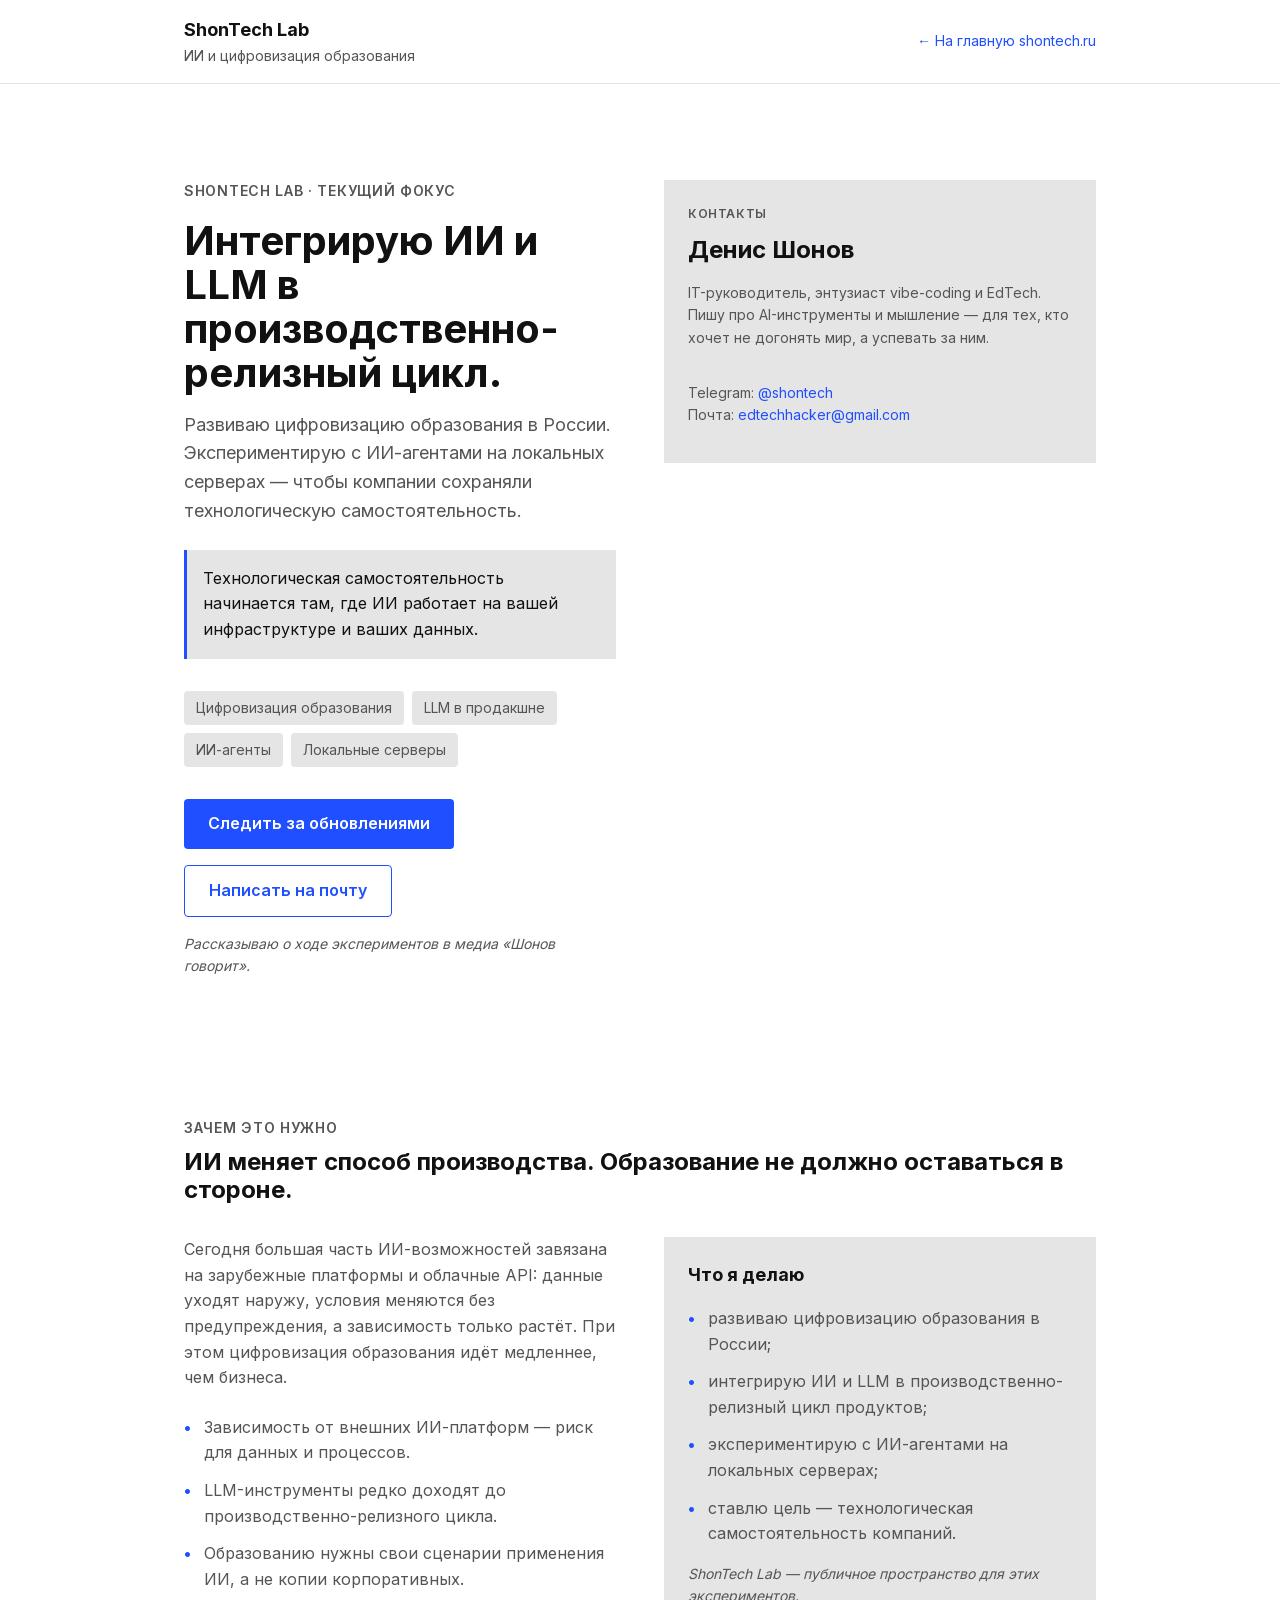
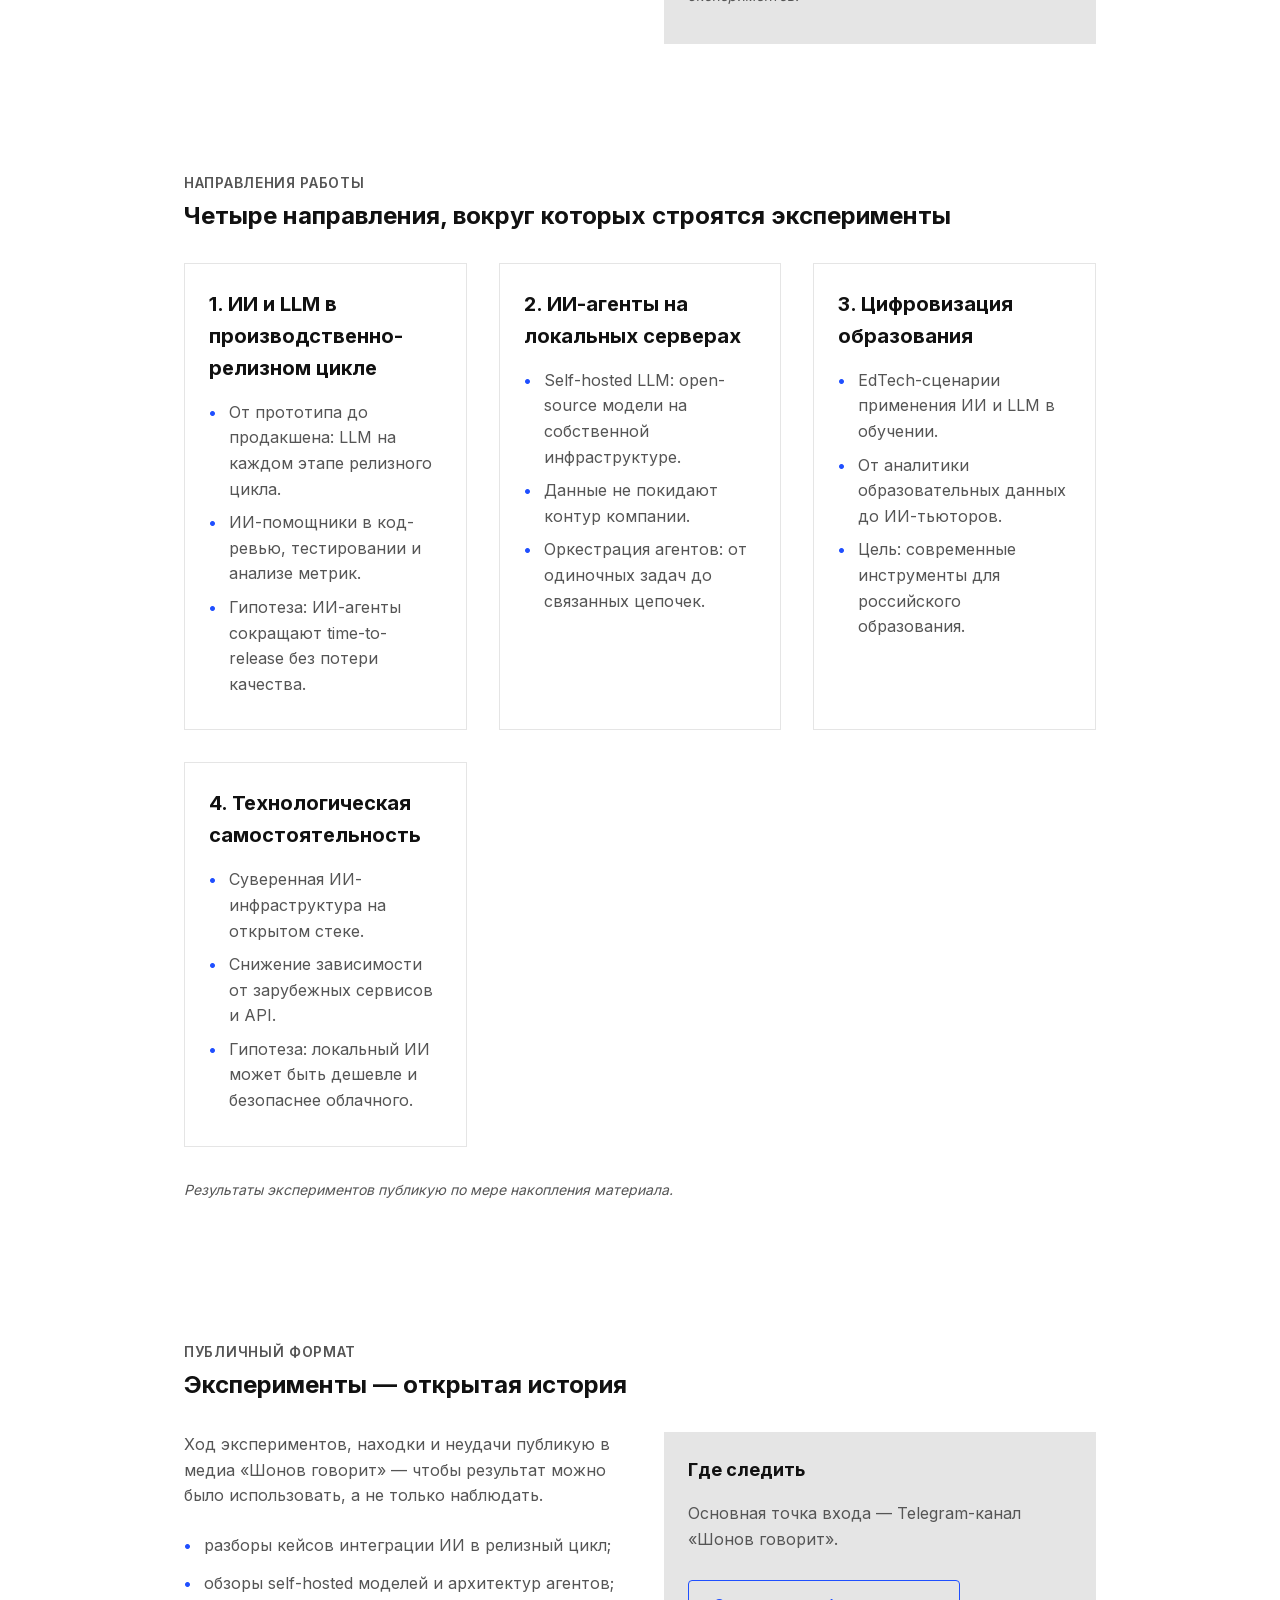
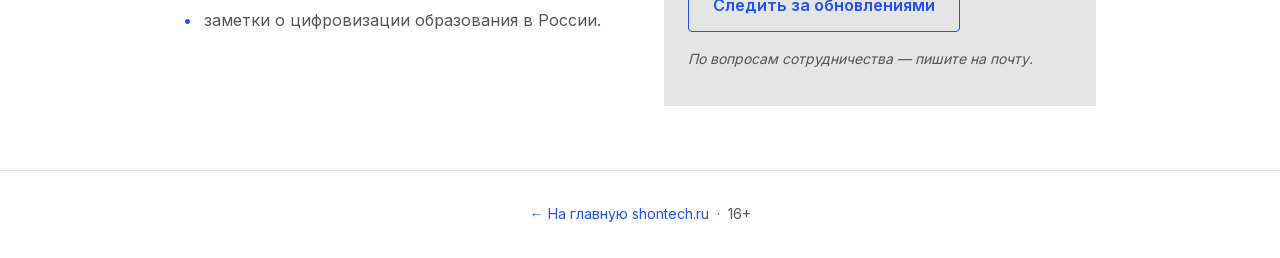
==== commit a808cea0: "Update site: local fonts, static books list, reworked lab page - Inter font self-hosted (fonts/, fon" ====
--- a/lab.html
+++ b/lab.html
@@ -3,44 +3,29 @@
 <head>
   <meta charset="UTF-8">
   <meta name="viewport" content="width=device-width, initial-scale=1.0">
-  <title>ShonTech Lab: Мозг и возраст</title>
-  <meta name="description" content="Годовая программа ShonTech Lab по измеримому улучшению работы мозга и тела после 60 лет. Исследование с цифровой аналитикой и референтной группой спортсменов 60+.">
-  <meta name="keywords" content="ShonTech Lab, активное долголетие, мозг 60+, когнитивные функции, AgeTech">
+  <title>ShonTech Lab: ИИ и цифровизация образования</title>
+  <meta name="description" content="Развиваю цифровизацию образования в России: интеграция ИИ и LLM в производственно-релизный цикл, ИИ-агенты на локальных серверах, технологическая самостоятельность компаний.">
+  <meta name="keywords" content="ShonTech Lab, цифровизация образования, ИИ, LLM, ИИ-агенты, локальные серверы, технологическая самостоятельность">
   <meta name="author" content="Denis Shonov">
 
-  <!-- Yandex.Metrika counter -->
-  <script type="text/javascript">
-    (function(m,e,t,r,i,k,a){
-        m[i]=m[i]||function(){(m[i].a=m[i].a||[]).push(arguments)};
-        m[i].l=1*new Date();
-        for (var j = 0; j < document.scripts.length; j++) {if (document.scripts[j].src === r) { return; }}
-        k=e.createElement(t),a=e.getElementsByTagName(t)[0],k.async=1,k.src=r,a.parentNode.insertBefore(k,a)
-    })(window, document,'script','https://mc.yandex.ru/metrika/tag.js?id=105683998', 'ym');
-
-    ym(105683998, 'init', {ssr:true, webvisor:true, clickmap:true, ecommerce:"dataLayer", accurateTrackBounce:true, trackLinks:true});
-  </script>
-  <noscript><div><img src="https://mc.yandex.ru/watch/105683998" style="position:absolute; left:-9999px;" alt="" /></div></noscript>
-  <!-- /Yandex.Metrika counter -->
-  
   <!-- Open Graph / Facebook -->
   <meta property="og:type" content="website">
-  <meta property="og:title" content="ShonTech Lab: Мозг и возраст">
-  <meta property="og:description" content="Годовая программа активного долголетия 60+ с медицинским сопровождением, цифровой аналитикой и референтной группой спортсменов.">
+  <meta property="og:title" content="ShonTech Lab: ИИ и цифровизация образования">
+  <meta property="og:description" content="Интеграция ИИ и LLM в производственно-релизный цикл, ИИ-агенты на локальных серверах, технологическая самостоятельность компаний.">
   <meta property="og:url" content="https://shontech.ru/lab.html">
   <meta property="og:locale" content="ru_RU">
-  
+
   <!-- Twitter -->
   <meta name="twitter:card" content="summary_large_image">
-  <meta name="twitter:title" content="ShonTech Lab: Мозг и возраст">
-  <meta name="twitter:description" content="Годовая программа активного долголетия 60+ с медицинским сопровождением, цифровой аналитикой и референтной группой спортсменов.">
-  
+  <meta name="twitter:title" content="ShonTech Lab: ИИ и цифровизация образования">
+  <meta name="twitter:description" content="Интеграция ИИ и LLM в производственно-релизный цикл, ИИ-агенты на локальных серверах, технологическая самостоятельность компаний.">
+
   <!-- Favicon -->
   <link rel="icon" type="image/png" href="logosho.png">
   <link rel="apple-touch-icon" href="logosho.png">
-  
-  <link rel="preconnect" href="https://fonts.googleapis.com">
-  <link rel="preconnect" href="https://fonts.gstatic.com" crossorigin>
-  <link href="https://fonts.googleapis.com/css2?family=Inter:wght@400;600;700&display=swap" rel="stylesheet">
+
+  <!-- Self-hosted Inter font (no external requests) -->
+  <link rel="stylesheet" href="fonts.css">
   <style>
     :root {
       --color-background-primary: #FFFFFF;
@@ -200,29 +185,6 @@
       color: var(--color-text-muted);
       font-size: 0.875rem;
       border-radius: 4px;
-    }
-
-    .stats-grid {
-      display: grid;
-      grid-template-columns: repeat(auto-fit, minmax(150px, 1fr));
-      gap: 24px;
-      margin-bottom: 32px;
-    }
-
-    .stat-item {
-      text-align: center;
-    }
-
-    .stat-value {
-      font-size: 2rem;
-      font-weight: 700;
-      color: var(--color-text-primary);
-      margin-bottom: 4px;
-    }
-
-    .stat-label {
-      font-size: 0.875rem;
-      color: var(--color-text-muted);
     }
 
     .cta-buttons {
@@ -364,28 +326,28 @@
       font-weight: 700;
     }
 
-    /* Program Blocks */
-    .program-blocks {
+    /* Direction Blocks */
+    .direction-blocks {
       display: grid;
       grid-template-columns: repeat(auto-fit, minmax(250px, 1fr));
       gap: 32px;
       margin-top: 32px;
     }
 
-    .program-block {
+    .direction-block {
       padding: 24px;
       border: 1px solid var(--color-border-subtle);
       border-radius: 0;
     }
 
-    .program-block-title {
+    .direction-block-title {
       font-size: 1.25rem;
       font-weight: 700;
       color: var(--color-text-primary);
       margin-bottom: 16px;
     }
 
-    .program-block li {
+    .direction-block li {
       margin-bottom: 8px;
     }
 
@@ -434,10 +396,6 @@
         gap: 32px;
       }
 
-      .stats-grid {
-        grid-template-columns: 1fr;
-      }
-
       .cta-buttons {
         flex-direction: column;
       }
@@ -448,7 +406,7 @@
         text-align: center;
       }
 
-      .program-blocks {
+      .direction-blocks {
         grid-template-columns: 1fr;
       }
     }
@@ -460,8 +418,8 @@
     <div class="container">
       <div class="topbar-content">
         <div>
-          <div class="topbar-title">ShonTech Lab: Мозг и возраст</div>
-          <div class="topbar-tagline">Годовая программа активного долголетия 60+</div>
+          <div class="topbar-title">ShonTech Lab</div>
+          <div class="topbar-tagline">ИИ и цифровизация образования</div>
         </div>
         <a href="index.html" class="back-link">← На главную shontech.ru</a>
       </div>
@@ -473,122 +431,109 @@
     <div class="container">
       <div class="hero-with-side">
         <div>
-          <div class="kicker">Публичный эксперимент о мозге и возрасте</div>
-          <h1 class="hero-title">За год измеримо улучшить работу мозга и тела после 60.</h1>
-          <p class="hero-subtitle">Годовая программа активного долголетия с медицинским сопровождением, цифровой аналитикой и референтной группой спортсменов 60+.</p>
-          <div class="key-message">ShonTech Lab — исследование, которое показывает, чего реально можно добиться после 60, если работать с собой системно.</div>
-          
+          <div class="kicker">ShonTech Lab · Текущий фокус</div>
+          <h1 class="hero-title">Интегрирую ИИ и LLM в производственно-релизный цикл.</h1>
+          <p class="hero-subtitle">Развиваю цифровизацию образования в России. Экспериментирую с ИИ-агентами на локальных серверах — чтобы компании сохраняли технологическую самостоятельность.</p>
+          <div class="key-message">Технологическая самостоятельность начинается там, где ИИ работает на вашей инфраструктуре и ваших данных.</div>
+
           <div class="meta-pills">
-            <span class="pill">Первая когорта · 7 участников</span>
-            <span class="pill">Гибридный формат участия</span>
+            <span class="pill">Цифровизация образования</span>
+            <span class="pill">LLM в продакшне</span>
+            <span class="pill">ИИ-агенты</span>
+            <span class="pill">Локальные серверы</span>
           </div>
 
-          <div class="stats-grid">
-            <div class="stat-item">
-              <div class="stat-value">365</div>
-              <div class="stat-label">дней программы</div>
-            </div>
-            <div class="stat-item">
-              <div class="stat-value">50+</div>
-              <div class="stat-label">метрик мозга и тела</div>
-            </div>
-            <div class="stat-item">
-              <div class="stat-value">60+</div>
-              <div class="stat-label">референтная команда спортсменов</div>
-            </div>
+          <div class="cta-buttons">
+            <a href="https://t.me/edtechhacker" target="_blank" class="btn-primary">Следить за обновлениями</a>
+            <a href="mailto:edtechhacker@gmail.com" class="btn-secondary">Написать на почту</a>
           </div>
 
-          <div class="cta-buttons">
-            <a href="#" class="btn-primary">Предварительная регистрация</a>
-            <a href="https://t.me/edtechhacker" target="_blank" class="btn-secondary">Следить за обновлениями</a>
-          </div>
-
-          <p class="footnote">Стоимость участия и дата начала программы будут объявлены весной 2026 года.</p>
+          <p class="footnote">Рассказываю о ходе экспериментов в медиа «Шонов говорит».</p>
         </div>
 
         <div class="side-card">
-          <div class="side-card-badge">Регистрация откроется</div>
-          <div class="side-card-title">Весна 2026</div>
-          <p class="side-card-text">Первая когорта — 7 участников. Гибридный формат: онлайн-модули, персональные консультации и офлайн-сессии для желающих.</p>
-          <p class="side-card-curator">Куратор — Денис Шонов, AgeTech-предприниматель и автор медиа «Шонов говорит».</p>
+          <div class="side-card-badge">Контакты</div>
+          <div class="side-card-title">Денис Шонов</div>
+          <p class="side-card-text">IT-руководитель, энтузиаст vibe-coding и EdTech. Пишу про AI-инструменты и мышление — для тех, кто хочет не догонять мир, а успевать за ним.</p>
+          <p class="side-card-curator">Telegram: <a href="https://t.me/shontech" target="_blank">@shontech</a><br>Почта: <a href="mailto:edtechhacker@gmail.com">edtechhacker@gmail.com</a></p>
         </div>
       </div>
     </div>
   </section>
 
-  <!-- Problem Section -->
+  <!-- Why Section -->
   <section>
     <div class="container">
       <div class="section-label">Зачем это нужно</div>
-      <h2>После 60 многое меняется. Но сценарий можно переписать.</h2>
+      <h2>ИИ меняет способ производства. Образование не должно оставаться в стороне.</h2>
       <div class="two-column" style="margin-top: 32px;">
         <div>
-          <p>В 60+ многие замечают: память проседает, тело медленнее восстанавливается, а обучение новому требует больше усилий. Общество предлагает «жить тише». Мы предлагаем другой путь.</p>
+          <p>Сегодня большая часть ИИ-возможностей завязана на зарубежные платформы и облачные API: данные уходят наружу, условия меняются без предупреждения, а зависимость только растёт. При этом цифровизация образования идёт медленнее, чем бизнеса.</p>
           <ul style="margin-top: 24px;">
-            <li>Мозг — появляются сложности с вниманием и переключением.</li>
-            <li>Тело — снижается сила, выносливость и скорость восстановления.</li>
-            <li>Психика — формируется ощущение «мне поздно» и потеря внутреннего драйва.</li>
+            <li>Зависимость от внешних ИИ-платформ — риск для данных и процессов.</li>
+            <li>LLM-инструменты редко доходят до производственно-релизного цикла.</li>
+            <li>Образованию нужны свои сценарии применения ИИ, а не копии корпоративных.</li>
           </ul>
         </div>
         <div class="card">
-          <div class="card-title">Что мы хотим доказать</div>
+          <div class="card-title">Что я делаю</div>
           <ul>
-            <li>что после 60 можно измеримо улучшить показатели здоровья и когнитивных функций;</li>
-            <li>что системная работа с мозгом, телом и психикой даёт синергетический эффект;</li>
-            <li>что возраст 60+ может быть временем роста, активности и новых компетенций.</li>
-          </ul>
-          <p class="footnote" style="margin-top: 16px;">ShonTech Lab — концепт новой программы активного долголетия. Пилот стартует в 2026 году.</p>
+            <li>развиваю цифровизацию образования в России;</li>
+            <li>интегрирую ИИ и LLM в производственно-релизный цикл продуктов;</li>
+            <li>экспериментирую с ИИ-агентами на локальных серверах;</li>
+            <li>ставлю цель — технологическая самостоятельность компаний.</li>
+          </ul>
+          <p class="footnote" style="margin-top: 16px;">ShonTech Lab — публичное пространство для этих экспериментов.</p>
         </div>
       </div>
     </div>
   </section>
 
-  <!-- Program Section -->
+  <!-- Directions Section -->
   <section>
     <div class="container">
-      <div class="section-label">Как устроен эксперимент</div>
-      <h2>Годовой протокол: мозг, тело, психика, данные</h2>
-      <p style="margin-top: 16px;">Полный протокол проходит финальную адаптацию вместе с экспертами. Концептуально программа опирается на четыре блока:</p>
-      
-      <div class="program-blocks">
-        <div class="program-block">
-          <div class="program-block-title">1. Мозг</div>
+      <div class="section-label">Направления работы</div>
+      <h2>Четыре направления, вокруг которых строятся эксперименты</h2>
+
+      <div class="direction-blocks">
+        <div class="direction-block">
+          <div class="direction-block-title">1. ИИ и LLM в производственно-релизном цикле</div>
           <ul>
-            <li>Упражнения на внимание, память и скорость обработки информации.</li>
-            <li>Диагностика и трекинг изменения когнитивных функций.</li>
-            <li>Гипотеза: в 60+ можно ускорить мышление и улучшить ясность.</li>
-          </ul>
-        </div>
-
-        <div class="program-block">
-          <div class="program-block-title">2. Тело</div>
+            <li>От прототипа до продакшена: LLM на каждом этапе релизного цикла.</li>
+            <li>ИИ-помощники в код-ревью, тестировании и анализе метрик.</li>
+            <li>Гипотеза: ИИ-агенты сокращают time-to-release без потери качества.</li>
+          </ul>
+        </div>
+
+        <div class="direction-block">
+          <div class="direction-block-title">2. ИИ-агенты на локальных серверах</div>
           <ul>
-            <li>Адаптивная нагрузка: движение, силовая работа, функциональные упражнения.</li>
-            <li>Фокус на силе, балансе и выносливости — без перегрузок.</li>
-            <li>Гипотеза: через 12 месяцев участник чувствует себя физически сильнее.</li>
-          </ul>
-        </div>
-
-        <div class="program-block">
-          <div class="program-block-title">3. Психика</div>
+            <li>Self-hosted LLM: open-source модели на собственной инфраструктуре.</li>
+            <li>Данные не покидают контур компании.</li>
+            <li>Оркестрация агентов: от одиночных задач до связанных цепочек.</li>
+          </ul>
+        </div>
+
+        <div class="direction-block">
+          <div class="direction-block-title">3. Цифровизация образования</div>
           <ul>
-            <li>Работа с ограничивающими установками и стрессоустойчивостью.</li>
-            <li>Практики психогигиены и поддержка сообщества.</li>
-            <li>Цель: обновить образ себя и вернуть уверенность в собственных возможностях.</li>
-          </ul>
-        </div>
-
-        <div class="program-block">
-          <div class="program-block-title">4. Данные и референтная группа 60+</div>
+            <li>EdTech-сценарии применения ИИ и LLM в обучении.</li>
+            <li>От аналитики образовательных данных до ИИ-тьюторов.</li>
+            <li>Цель: современные инструменты для российского образования.</li>
+          </ul>
+        </div>
+
+        <div class="direction-block">
+          <div class="direction-block-title">4. Технологическая самостоятельность</div>
           <ul>
-            <li>Регулярные замеры и прогностическая аналитика.</li>
-            <li>Сравнение результатов с референтной группой спортсменов 60+.</li>
-            <li>Личный дашборд для отслеживания динамики.</li>
+            <li>Суверенная ИИ-инфраструктура на открытом стеке.</li>
+            <li>Снижение зависимости от зарубежных сервисов и API.</li>
+            <li>Гипотеза: локальный ИИ может быть дешевле и безопаснее облачного.</li>
           </ul>
         </div>
       </div>
 
-      <p class="footnote" style="margin-top: 32px;">Все данные пилота станут основой для продукта ShonTech по сопровождению активного долголетия.</p>
+      <p class="footnote" style="margin-top: 32px;">Результаты экспериментов публикую по мере накопления материала.</p>
     </div>
   </section>
 
@@ -596,59 +541,31 @@
   <section>
     <div class="container">
       <div class="section-label">Публичный формат</div>
-      <h2>Это не закрытая программа — это открытая история</h2>
+      <h2>Эксперименты — открытая история</h2>
       <div class="two-column" style="margin-top: 32px;">
         <div>
-          <p>Вокруг ShonTech Lab формируется прозрачная медийная экосистема, которая позволит видеть, как работает программа и как меняется жизнь участников.</p>
+          <p>Ход экспериментов, находки и неудачи публикую в медиа «Шонов говорит» — чтобы результат можно было использовать, а не только наблюдать.</p>
           <ul style="margin-top: 24px;">
-            <li>дневники участников в Telegram;</li>
-            <li>ежемесячные визуальные отчёты;</li>
-            <li>интервью с экспертами и наставниками программы.</li>
+            <li>разборы кейсов интеграции ИИ в релизный цикл;</li>
+            <li>обзоры self-hosted моделей и архитектур агентов;</li>
+            <li>заметки о цифровизации образования в России.</li>
           </ul>
         </div>
         <div class="card">
           <div class="card-title">Где следить</div>
-          <p>Основной точкой входа будет Telegram-канал «Шонов говорит».</p>
+          <p>Основная точка входа — Telegram-канал «Шонов говорит».</p>
           <a href="https://t.me/edtechhacker" target="_blank" class="btn-secondary" style="margin-top: 16px; display: inline-block;">Следить за обновлениями</a>
-          <p class="footnote" style="margin-top: 16px;">Дополнительные форматы объявим ближе к запуску.</p>
+          <p class="footnote" style="margin-top: 16px;">По вопросам сотрудничества — пишите на почту.</p>
         </div>
       </div>
     </div>
   </section>
 
-  <!-- Application Section -->
-  <section>
-    <div class="container">
-      <div class="section-label">Предварительная регистрация</div>
-      <h2>Первая когорта ShonTech Lab</h2>
-      <div class="two-column" style="margin-top: 32px;">
-        <div>
-          <p>Первая когорта — всего 7 участников. Формат гибридный: сочетание онлайн-модулей с живыми сессиями и индивидуальным сопровождением.</p>
-          <ul style="margin-top: 24px;">
-            <li>Возрастная группа: 60+.</li>
-            <li>Готовность участвовать в годовом формате.</li>
-            <li>Готовность вести часть процесса публично (по желанию — анонимно).</li>
-          </ul>
-        </div>
-        <div class="card">
-          <div class="card-title">Набор в пилот</div>
-          <ul>
-            <li>Набор будет объявлен в 1 квартале 2026.</li>
-            <li>Стоимость участия и точная дата старта — весной 2026.</li>
-            <li>До этого момента можно оставить предварительную регистрацию.</li>
-          </ul>
-          <a href="#" class="btn-primary" style="margin-top: 24px; display: inline-block;">Перейти к предварительной регистрации</a>
-          <p class="footnote" style="margin-top: 16px;">Вы будете уведомлены о старте набора.</p>
-        </div>
-      </div>
-    </div>
-  </section>
-
   <!-- Footer -->
   <section style="padding-top: 32px; padding-bottom: 32px; border-top: 1px solid var(--color-border-subtle);">
     <div class="container">
-      <p style="text-align: center; color: var(--color-text-muted); font-size: 0.875rem;">
-        <a href="index.html" style="color: var(--color-accent-primary);">← На главную shontech.ru</a>
+      <p style="text-align: center; color: var(--color-text-muted); font-size: 0.875rem; margin-bottom: 0;">
+        <a href="index.html" style="color: var(--color-accent-primary);">← На главную shontech.ru</a>&nbsp;&nbsp;·&nbsp;&nbsp;16+
       </p>
     </div>
   </section>
--- a/fonts.css
+++ b/fonts.css
@@ -0,0 +1,54 @@
+/* cyrillic */
+@font-face {
+  font-family: 'Inter';
+  font-style: normal;
+  font-weight: 400;
+  font-display: swap;
+  src: url('fonts/inter-400-cyrillic.woff2') format('woff2');
+  unicode-range: U+0301, U+0400-045F, U+0490-0491, U+04B0-04B1, U+2116;
+}
+/* latin */
+@font-face {
+  font-family: 'Inter';
+  font-style: normal;
+  font-weight: 400;
+  font-display: swap;
+  src: url('fonts/inter-400-latin.woff2') format('woff2');
+  unicode-range: U+0000-00FF, U+0131, U+0152-0153, U+02BB-02BC, U+02C6, U+02DA, U+02DC, U+0304, U+0308, U+0329, U+2000-206F, U+20AC, U+2122, U+2191, U+2193, U+2212, U+2215, U+FEFF, U+FFFD;
+}
+/* cyrillic */
+@font-face {
+  font-family: 'Inter';
+  font-style: normal;
+  font-weight: 600;
+  font-display: swap;
+  src: url('fonts/inter-600-cyrillic.woff2') format('woff2');
+  unicode-range: U+0301, U+0400-045F, U+0490-0491, U+04B0-04B1, U+2116;
+}
+/* latin */
+@font-face {
+  font-family: 'Inter';
+  font-style: normal;
+  font-weight: 600;
+  font-display: swap;
+  src: url('fonts/inter-600-latin.woff2') format('woff2');
+  unicode-range: U+0000-00FF, U+0131, U+0152-0153, U+02BB-02BC, U+02C6, U+02DA, U+02DC, U+0304, U+0308, U+0329, U+2000-206F, U+20AC, U+2122, U+2191, U+2193, U+2212, U+2215, U+FEFF, U+FFFD;
+}
+/* cyrillic */
+@font-face {
+  font-family: 'Inter';
+  font-style: normal;
+  font-weight: 700;
+  font-display: swap;
+  src: url('fonts/inter-700-cyrillic.woff2') format('woff2');
+  unicode-range: U+0301, U+0400-045F, U+0490-0491, U+04B0-04B1, U+2116;
+}
+/* latin */
+@font-face {
+  font-family: 'Inter';
+  font-style: normal;
+  font-weight: 700;
+  font-display: swap;
+  src: url('fonts/inter-700-latin.woff2') format('woff2');
+  unicode-range: U+0000-00FF, U+0131, U+0152-0153, U+02BB-02BC, U+02C6, U+02DA, U+02DC, U+0304, U+0308, U+0329, U+2000-206F, U+20AC, U+2122, U+2191, U+2193, U+2212, U+2215, U+FEFF, U+FFFD;
+}
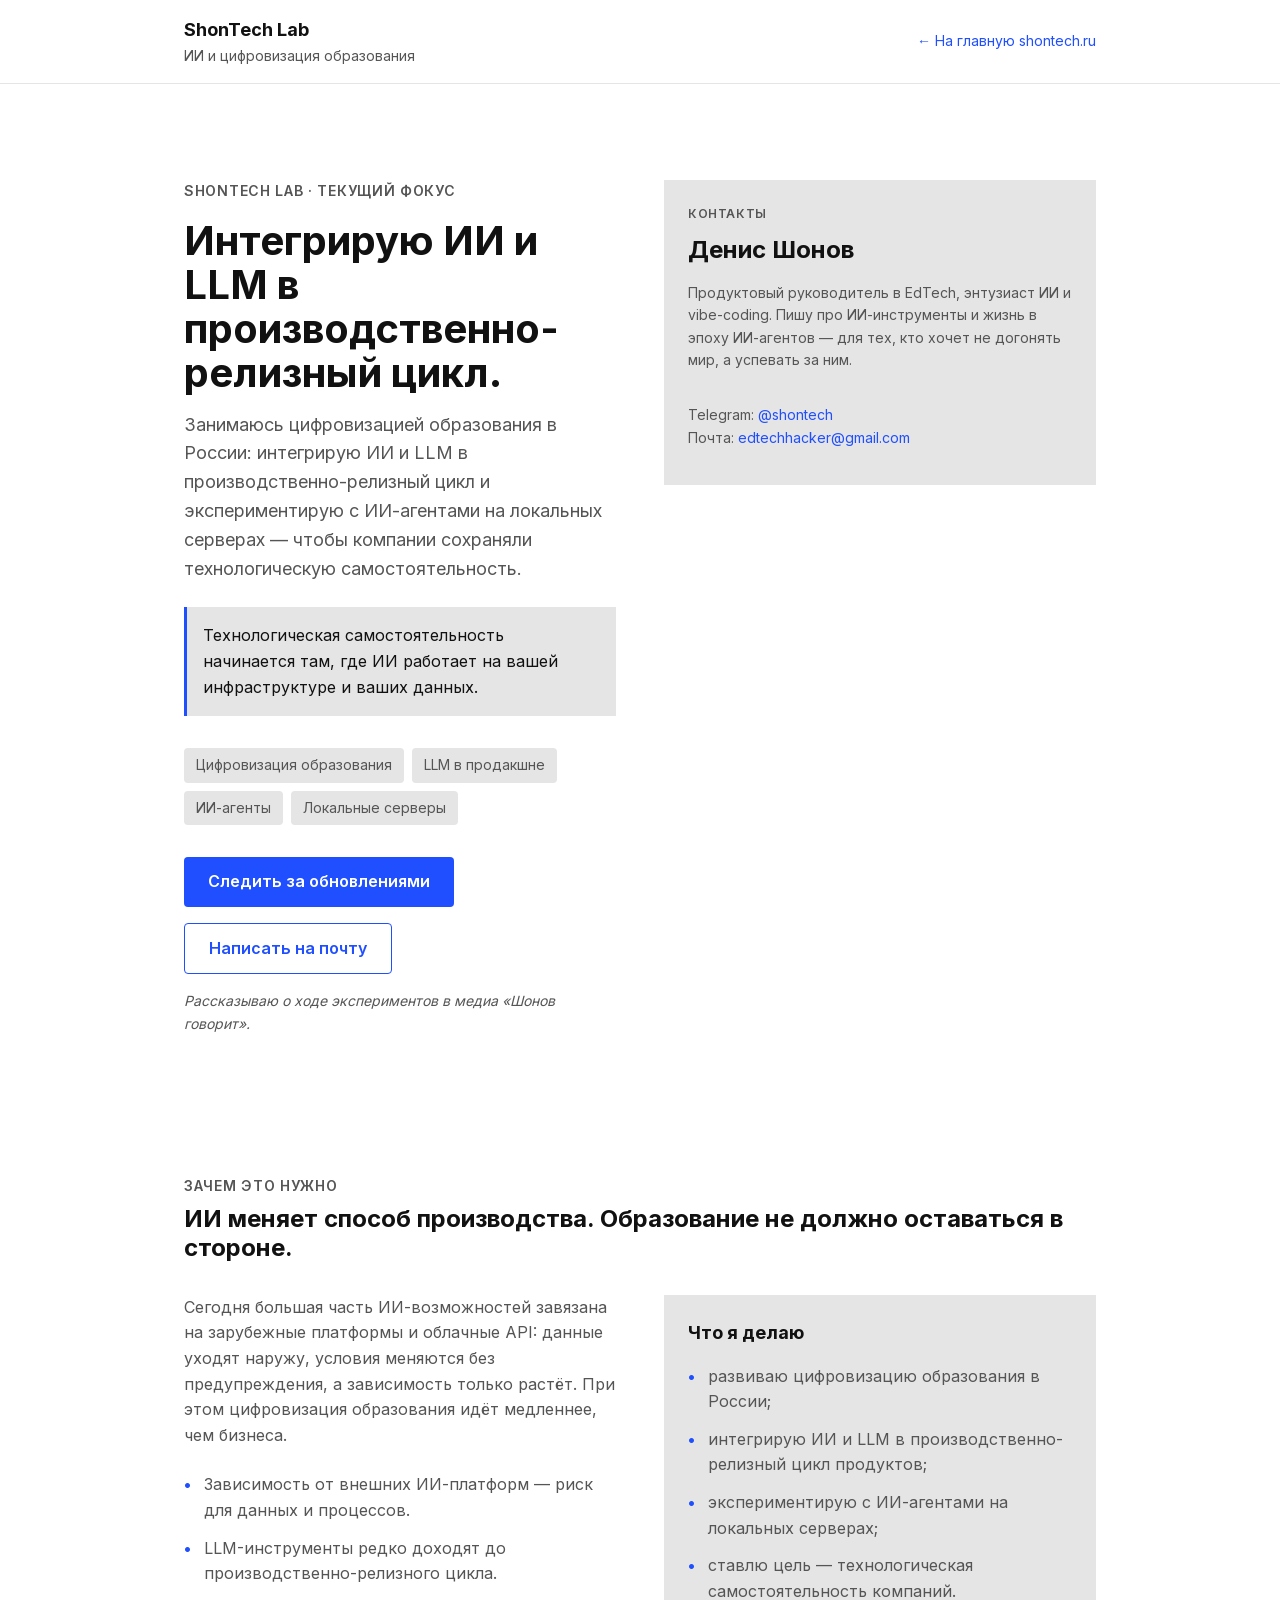
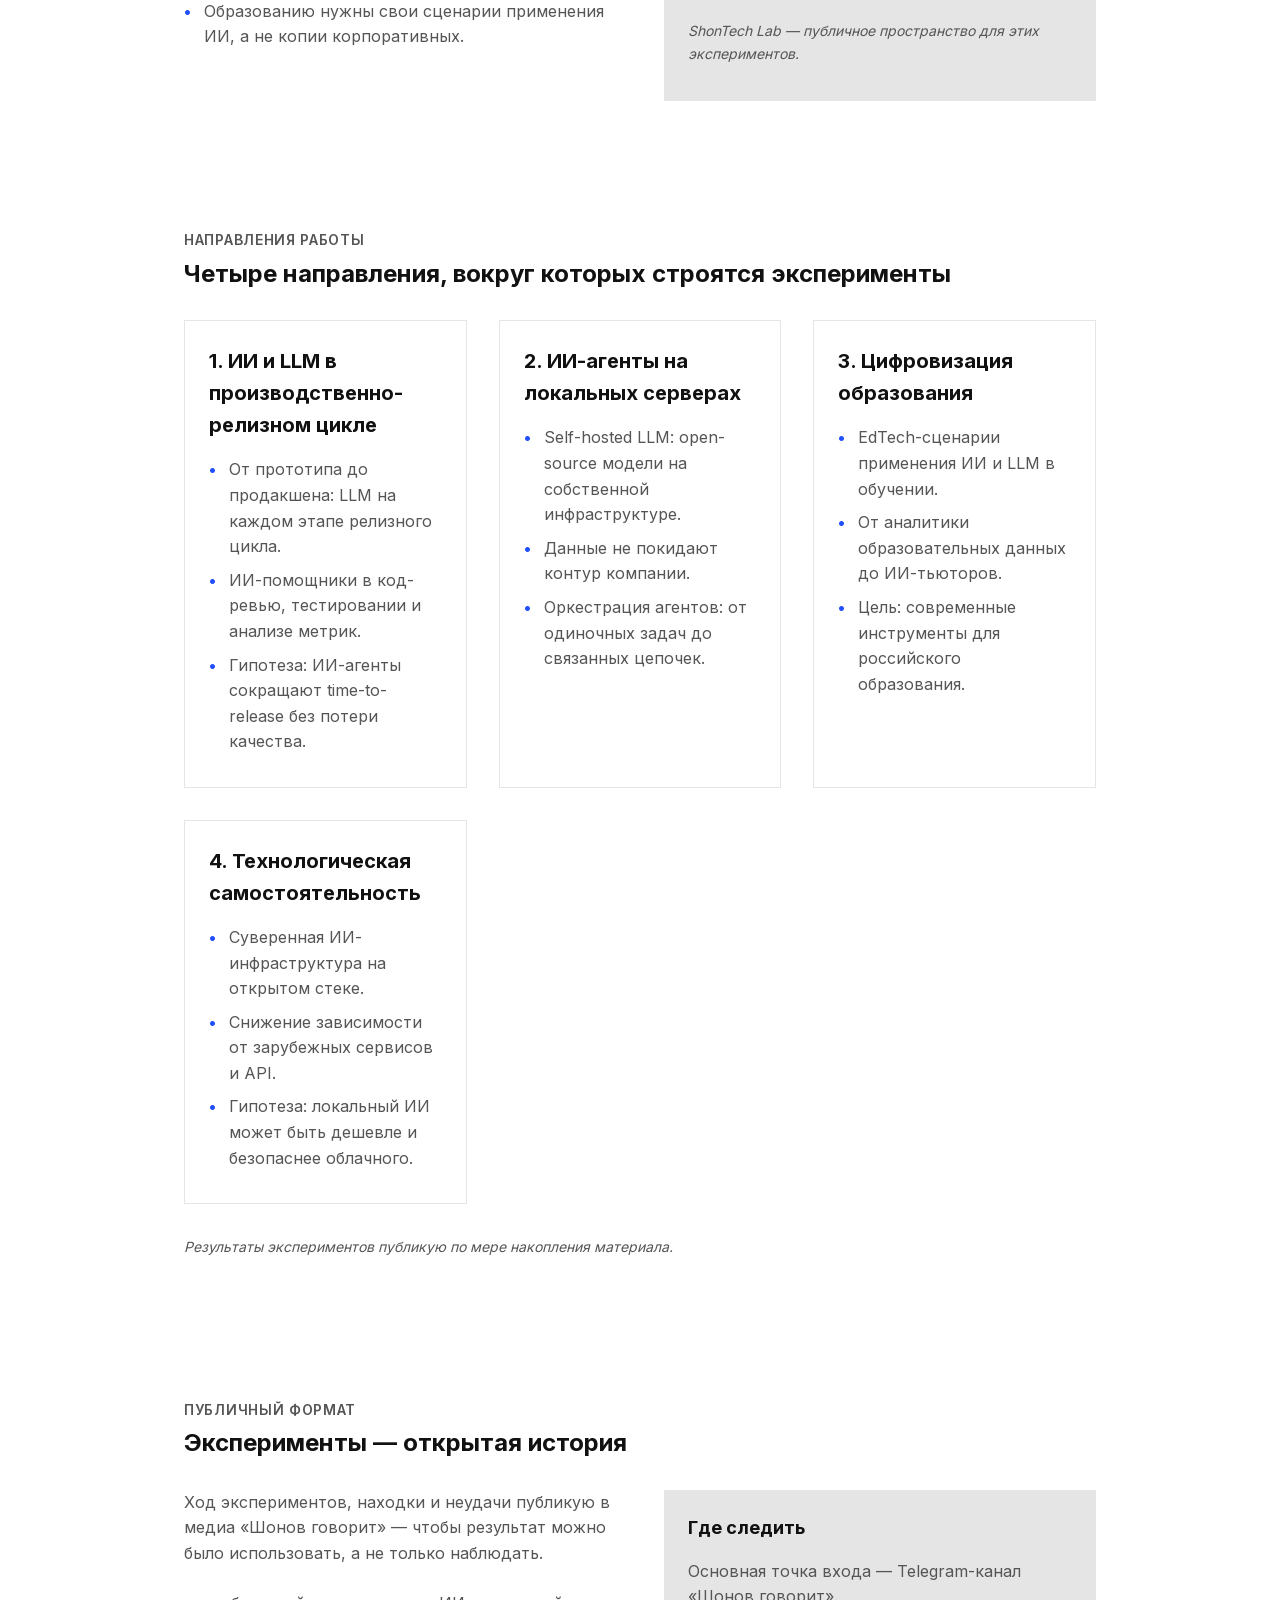
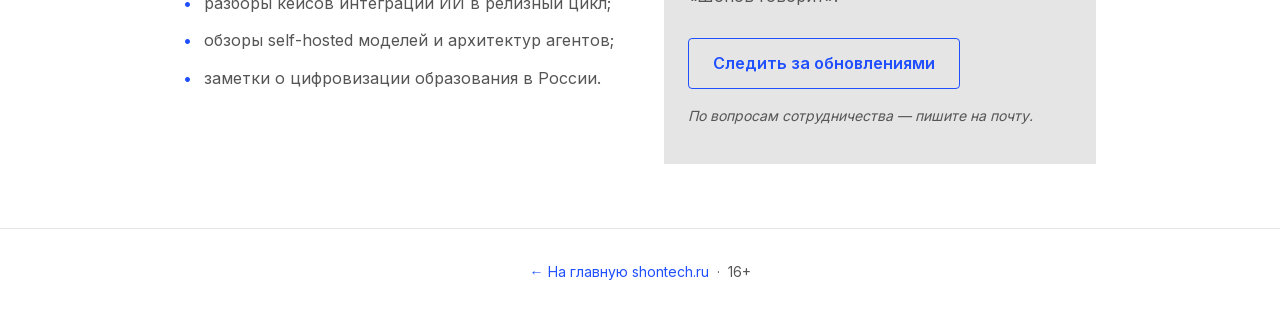
==== commit f697b530: "Update copy: EdTech product lead positioning, podcast description Co-Authored-By: Claude <noreply@an" ====
--- a/lab.html
+++ b/lab.html
@@ -433,7 +433,7 @@
         <div>
           <div class="kicker">ShonTech Lab · Текущий фокус</div>
           <h1 class="hero-title">Интегрирую ИИ и LLM в производственно-релизный цикл.</h1>
-          <p class="hero-subtitle">Развиваю цифровизацию образования в России. Экспериментирую с ИИ-агентами на локальных серверах — чтобы компании сохраняли технологическую самостоятельность.</p>
+          <p class="hero-subtitle">Занимаюсь цифровизацией образования в России: интегрирую ИИ и LLM в производственно-релизный цикл и экспериментирую с ИИ-агентами на локальных серверах — чтобы компании сохраняли технологическую самостоятельность.</p>
           <div class="key-message">Технологическая самостоятельность начинается там, где ИИ работает на вашей инфраструктуре и ваших данных.</div>
 
           <div class="meta-pills">
@@ -454,7 +454,7 @@
         <div class="side-card">
           <div class="side-card-badge">Контакты</div>
           <div class="side-card-title">Денис Шонов</div>
-          <p class="side-card-text">IT-руководитель, энтузиаст vibe-coding и EdTech. Пишу про AI-инструменты и мышление — для тех, кто хочет не догонять мир, а успевать за ним.</p>
+          <p class="side-card-text">Продуктовый руководитель в EdTech, энтузиаст ИИ и vibe-coding. Пишу про ИИ-инструменты и жизнь в эпоху ИИ-агентов — для тех, кто хочет не догонять мир, а успевать за ним.</p>
           <p class="side-card-curator">Telegram: <a href="https://t.me/shontech" target="_blank">@shontech</a><br>Почта: <a href="mailto:edtechhacker@gmail.com">edtechhacker@gmail.com</a></p>
         </div>
       </div>
